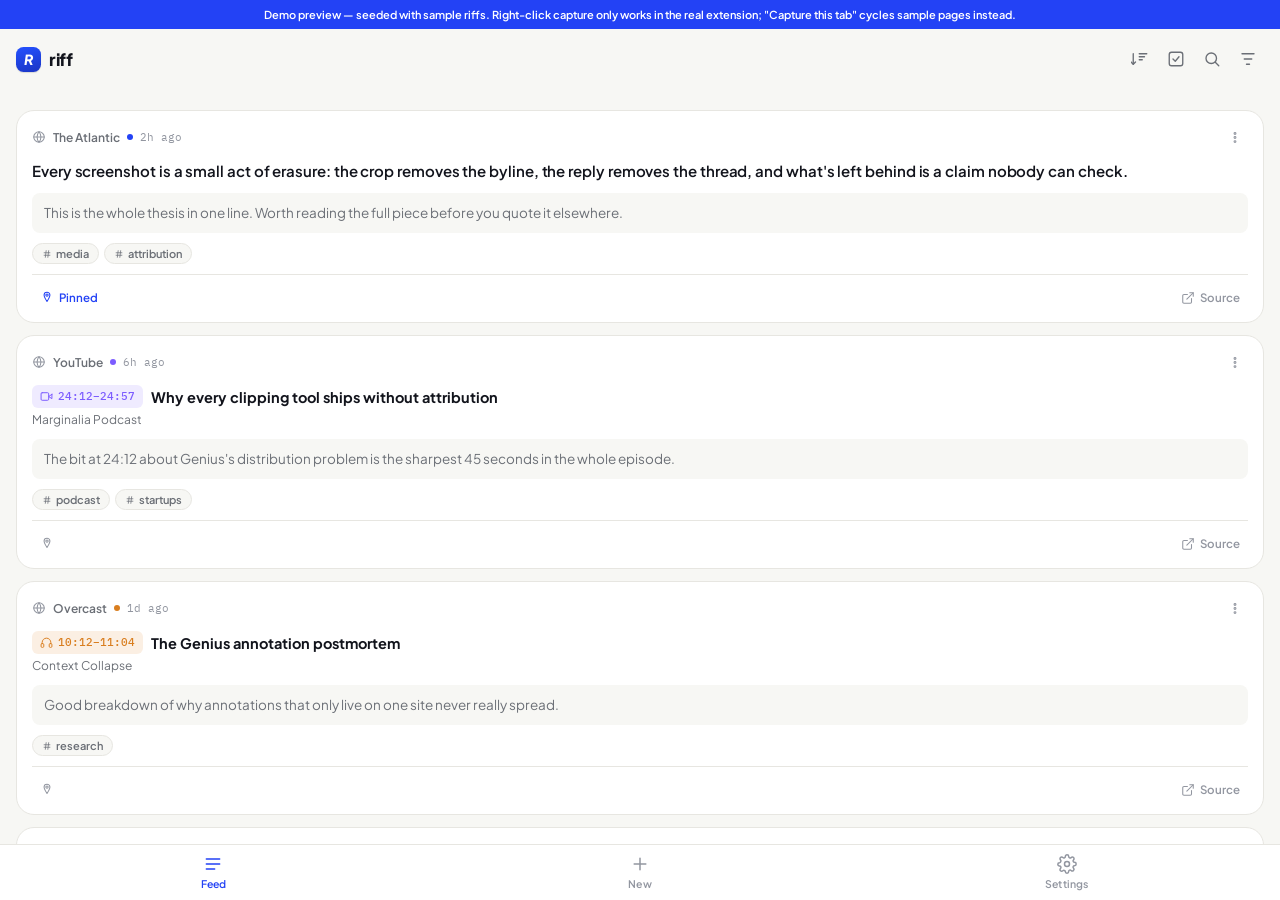
==== riff-demo.html @ 0322f1ca "Initial commit" ====
<!DOCTYPE html>
<html lang="en" data-theme="light">
<head>

<meta charset="UTF-8" />
<meta name="viewport" content="width=device-width, initial-scale=1.0" />
<title>Riff</title>
<link rel="preconnect" href="https://fonts.googleapis.com">
<link rel="preconnect" href="https://fonts.gstatic.com" crossorigin>
<link href="https://fonts.googleapis.com/css2?family=Plus+Jakarta+Sans:wght@400;500;600;700;800&family=IBM+Plex+Mono:wght@500&display=swap" rel="stylesheet">

<style>
/* ---------------------------------------------------------------------- */
/* Tokens                                                                   */
/* ---------------------------------------------------------------------- */

:root {
  --paper: #f7f7f4;
  --card: #ffffff;
  --card-hover: #fbfbfa;
  --ink: #12141c;
  --muted: #6b6f76;
  --muted-2: #9296a0;
  --line: #e7e6e1;
  --line-strong: #d8d7d0;
  --signal: #2342f5;
  --signal-ink: #ffffff;
  --kind-text: #2342f5;
  --kind-video: #7c5cff;
  --kind-audio: #d97e1f;
  --danger: #d33a3a;
  --danger-bg: #fdecec;
  --success: #1f8a4d;
  --shadow-sm: 0 1px 2px rgba(18, 20, 28, 0.06);
  --shadow-md: 0 8px 24px rgba(18, 20, 28, 0.10);
  --radius-lg: 18px;
  --radius-md: 12px;
  --radius-sm: 8px;
  --font-display: "Plus Jakarta Sans", system-ui, -apple-system, sans-serif;
  --font-mono: "IBM Plex Mono", ui-monospace, SFMono-Regular, monospace;
}

html[data-theme="dark"] {
  --paper: #0e1015;
  --card: #171922;
  --card-hover: #1c1f29;
  --ink: #f1f1ef;
  --muted: #979bA6;
  --muted-2: #6c707a;
  --line: #262933;
  --line-strong: #333743;
  --signal: #5b7fff;
  --signal-ink: #0e1015;
  --kind-text: #5b7fff;
  --kind-video: #a48bff;
  --kind-audio: #f0a94e;
  --danger: #f0605d;
  --danger-bg: #2a1717;
  --success: #3ec27a;
  --shadow-sm: 0 1px 2px rgba(0, 0, 0, 0.3);
  --shadow-md: 0 12px 28px rgba(0, 0, 0, 0.45);
}

* { box-sizing: border-box; }

html, body {
  height: 100%;
  margin: 0;
}

body {
  font-family: var(--font-display);
  background: var(--paper);
  color: var(--ink);
  font-size: 14px;
  line-height: 1.5;
  -webkit-font-smoothing: antialiased;
}

button, input, textarea, select {
  font-family: inherit;
  color: inherit;
}

a { color: inherit; }

::selection {
  background: color-mix(in srgb, var(--signal) 30%, transparent);
}

:focus-visible {
  outline: 2px solid var(--signal);
  outline-offset: 2px;
  border-radius: 6px;
}

/* ---------------------------------------------------------------------- */
/* Shell layout                                                             */
/* ---------------------------------------------------------------------- */

.shell {
  height: 100vh;
  display: flex;
  flex-direction: column;
  overflow: hidden;
}

.demo-banner {
  flex-shrink: 0;
  font-size: 11px;
  font-weight: 600;
  line-height: 1.4;
  text-align: center;
  padding: 7px 14px;
  background: var(--signal);
  color: #fff;
}

.app-header {
  flex-shrink: 0;
  display: flex;
  align-items: center;
  justify-content: space-between;
  padding: 14px 16px 10px;
  border-bottom: 1px solid transparent;
}

.brand {
  display: flex;
  align-items: center;
  gap: 8px;
}

.brand-mark {
  width: 25px;
  height: 25px;
  border-radius: 7.5px;
  background: linear-gradient(165deg, #2451ff, #1a35c4);
  display: flex;
  align-items: center;
  justify-content: center;
  flex-shrink: 0;
  color: #fff;
  font-weight: 800;
  font-size: 14px;
  font-family: var(--font-display);
  font-style: italic;
  box-shadow: 0 1px 1px rgba(0,0,0,0.12);
}

.brand-word {
  font-weight: 800;
  font-size: 17px;
  letter-spacing: -0.02em;
}

.header-tools {
  display: flex;
  gap: 4px;
}

.icon-btn {
  width: 32px;
  height: 32px;
  border-radius: var(--radius-sm);
  border: none;
  background: transparent;
  color: var(--muted);
  display: flex;
  align-items: center;
  justify-content: center;
  cursor: pointer;
  transition: background 0.12s ease, color 0.12s ease;
}
.icon-btn:hover { background: var(--card-hover); color: var(--ink); }
.icon-btn.is-active { background: var(--card); color: var(--signal); box-shadow: var(--shadow-sm); }

.search-row {
  flex-shrink: 0;
  padding: 0 16px 10px;
}

.search-field {
  display: flex;
  align-items: center;
  gap: 8px;
  background: var(--card);
  border: 1px solid var(--line);
  border-radius: var(--radius-md);
  padding: 8px 12px;
}
.search-field-icon { color: var(--muted-2); flex-shrink: 0; }
.search-field input {
  border: none;
  background: transparent;
  outline: none;
  width: 100%;
  font-size: 14px;
}
.search-field input::placeholder { color: var(--muted-2); }

.chip-row {
  flex-shrink: 0;
  display: flex;
  gap: 6px;
  padding: 0 16px 12px;
  overflow-x: auto;
  scrollbar-width: none;
}
.chip-row::-webkit-scrollbar { display: none; }

.chip {
  flex-shrink: 0;
  display: inline-flex;
  align-items: center;
  gap: 4px;
  border: 1px solid var(--line);
  background: var(--card);
  color: var(--muted);
  font-size: 12.5px;
  font-weight: 600;
  padding: 6px 12px;
  border-radius: 999px;
  cursor: pointer;
  transition: all 0.12s ease;
}
.chip:hover { border-color: var(--line-strong); }
.chip.is-active { background: var(--ink); color: var(--paper); border-color: var(--ink); }

.view-root {
  flex: 1;
  overflow-y: auto;
  padding: 4px 16px 24px;
}

.view-fade { animation: view-fade-in 0.16s ease; }
@keyframes view-fade-in {
  from { opacity: 0; transform: translateY(3px); }
  to { opacity: 1; transform: translateY(0); }
}

.tab-bar {
  flex-shrink: 0;
  display: flex;
  border-top: 1px solid var(--line);
  background: var(--card);
}

.tab-btn {
  flex: 1;
  display: flex;
  flex-direction: column;
  align-items: center;
  gap: 3px;
  padding: 9px 0 10px;
  border: none;
  background: transparent;
  color: var(--muted-2);
  cursor: pointer;
  font-size: 10.5px;
  font-weight: 600;
  letter-spacing: 0.01em;
  transition: color 0.12s ease;
}
.tab-btn:hover { color: var(--muted); }
.tab-btn.is-active { color: var(--signal); }

.toast-host {
  position: fixed;
  bottom: 62px;
  left: 50%;
  transform: translateX(-50%);
  z-index: 40;
  pointer-events: none;
}

.toast {
  display: flex;
  align-items: center;
  gap: 6px;
  background: var(--ink);
  color: var(--paper);
  font-size: 12.5px;
  font-weight: 600;
  padding: 8px 8px 8px 14px;
  border-radius: 999px;
  box-shadow: var(--shadow-md);
  animation: toast-in 0.16s ease;
}

.toast-action {
  border: none;
  background: color-mix(in srgb, var(--paper) 16%, transparent);
  color: var(--paper);
  font-weight: 700;
  font-size: 12px;
  padding: 5px 10px;
  border-radius: 999px;
  cursor: pointer;
  margin-left: 2px;
}
.toast-action:hover { background: color-mix(in srgb, var(--paper) 26%, transparent); }

@keyframes toast-in {
  from { opacity: 0; transform: translateY(6px); }
  to { opacity: 1; transform: translateY(0); }
}

/* ---------------------------------------------------------------------- */
/* Buttons & controls                                                       */
/* ---------------------------------------------------------------------- */

.btn {
  display: inline-flex;
  align-items: center;
  justify-content: center;
  gap: 7px;
  border-radius: var(--radius-sm);
  border: 1px solid transparent;
  font-weight: 700;
  font-size: 13.5px;
  padding: 10px 16px;
  cursor: pointer;
  transition: all 0.12s ease;
}
.btn-sm { padding: 7px 12px; font-size: 12.5px; }

.btn-primary { background: var(--ink); color: var(--paper); }
.btn-primary:hover { opacity: 0.88; }

.btn-ghost { background: transparent; color: var(--muted); border-color: var(--line); }
.btn-ghost:hover { background: var(--card-hover); color: var(--ink); }

.btn-outline { background: var(--card); color: var(--ink); border-color: var(--line); }
.btn-outline:hover { border-color: var(--line-strong); }

.btn-danger { background: var(--danger); color: #fff; }
.btn-danger-outline { color: var(--danger); }
.btn-danger-outline:hover { background: var(--danger-bg); border-color: var(--danger); }

.btn:disabled { opacity: 0.5; cursor: not-allowed; }

.segmented {
  display: flex;
  gap: 4px;
  background: var(--paper);
  border: 1px solid var(--line);
  padding: 4px;
  border-radius: var(--radius-md);
  margin-bottom: 16px;
}

.segmented-btn {
  flex: 1;
  display: flex;
  align-items: center;
  justify-content: center;
  gap: 6px;
  border: none;
  background: transparent;
  color: var(--muted);
  font-size: 12.5px;
  font-weight: 700;
  padding: 8px 4px;
  border-radius: var(--radius-sm);
  cursor: pointer;
  transition: all 0.12s ease;
}
.segmented-btn.is-active { background: var(--card); color: var(--ink); box-shadow: var(--shadow-sm); }

.pill-btn {
  display: inline-flex;
  align-items: center;
  gap: 6px;
  border: 1px solid var(--line);
  background: var(--card);
  color: var(--muted);
  font-size: 12.5px;
  font-weight: 700;
  padding: 7px 12px;
  border-radius: 999px;
  cursor: pointer;
}
.pill-btn.is-active { background: var(--ink); color: var(--paper); border-color: var(--ink); }

/* ---------------------------------------------------------------------- */
/* Empty state                                                              */
/* ---------------------------------------------------------------------- */

.empty-state {
  display: flex;
  flex-direction: column;
  align-items: center;
  text-align: center;
  padding: 56px 20px 24px;
  color: var(--muted);
}
.empty-state-icon {
  width: 52px;
  height: 52px;
  border-radius: 16px;
  background: var(--card);
  border: 1px solid var(--line);
  display: flex;
  align-items: center;
  justify-content: center;
  color: var(--signal);
  margin-bottom: 18px;
}
.empty-state h2 {
  font-size: 16px;
  margin: 0 0 8px;
  color: var(--ink);
  letter-spacing: -0.01em;
}
.empty-state p {
  margin: 0 0 20px;
  font-size: 13px;
  max-width: 260px;
  line-height: 1.55;
}

/* ---------------------------------------------------------------------- */
/* Clip cards                                                               */
/* ---------------------------------------------------------------------- */

.feed-list {
  display: flex;
  flex-direction: column;
  gap: 12px;
  padding-top: 8px;
}

.clip-card {
  background: var(--card);
  border: 1px solid var(--line);
  border-radius: var(--radius-lg);
  overflow: visible;
  transition: box-shadow 0.15s ease, border-color 0.15s ease;
  position: relative;
}
.clip-card:hover { box-shadow: var(--shadow-sm); border-color: var(--line-strong); }

.clip-card-inner { padding: 13px 15px 11px; }

.clip-card-header {
  display: flex;
  align-items: center;
  justify-content: space-between;
  gap: 8px;
  margin-bottom: 10px;
}

.clip-source {
  display: flex;
  align-items: center;
  gap: 7px;
  font-size: 12px;
  color: var(--muted);
  min-width: 0;
  border: none;
  background: transparent;
  padding: 2px 0;
  cursor: pointer;
  font-family: inherit;
  text-align: left;
}
.clip-source:hover .clip-site { color: var(--ink); }
.clip-source img, .favicon-fallback-wrap { border-radius: 4px; flex-shrink: 0; color: var(--muted-2); }
.clip-site {
  font-weight: 600;
  color: var(--muted);
  white-space: nowrap;
  overflow: hidden;
  text-overflow: ellipsis;
  max-width: 118px;
  transition: color 0.12s ease;
}
.kind-dot {
  width: 6px;
  height: 6px;
  border-radius: 50%;
  flex-shrink: 0;
}
.clip-time { color: var(--muted-2); font-family: var(--font-mono); font-size: 11px; white-space: nowrap; }

.clip-body { cursor: pointer; }

/* Kebab menu ------------------------------------------------------------ */

.menu-wrap { position: relative; flex-shrink: 0; }

.icon-btn-sm {
  width: 26px;
  height: 26px;
  border-radius: var(--radius-sm);
  border: none;
  background: transparent;
  color: var(--muted-2);
  display: flex;
  align-items: center;
  justify-content: center;
  cursor: pointer;
  transition: all 0.12s ease;
}
.icon-btn-sm:hover { background: var(--paper); color: var(--ink); }

.dropdown-menu {
  position: absolute;
  top: calc(100% + 4px);
  right: 0;
  z-index: 30;
  min-width: 190px;
  background: var(--card);
  border: 1px solid var(--line);
  border-radius: var(--radius-md);
  box-shadow: var(--shadow-md);
  padding: 6px;
  animation: menu-in 0.12s ease;
}
@keyframes menu-in {
  from { opacity: 0; transform: translateY(-4px) scale(0.98); }
  to { opacity: 1; transform: translateY(0) scale(1); }
}

.dropdown-item {
  width: 100%;
  display: flex;
  align-items: center;
  gap: 9px;
  border: none;
  background: transparent;
  color: var(--ink);
  font-size: 13px;
  font-weight: 500;
  padding: 8px 9px;
  border-radius: var(--radius-sm);
  cursor: pointer;
  text-align: left;
}
.dropdown-item:hover { background: var(--paper); }
.dropdown-item-danger { color: var(--danger); }
.dropdown-item-danger:hover { background: var(--danger-bg); }
.dropdown-divider { height: 1px; background: var(--line); margin: 5px 3px; }

.clip-quote {
  margin: 0 0 10px;
  font-size: 15px;
  font-weight: 600;
  line-height: 1.5;
  color: var(--ink);
  letter-spacing: -0.005em;
}

.clip-media-row {
  display: flex;
  align-items: baseline;
  gap: 8px;
  margin-bottom: 2px;
}
.clip-media-badge {
  display: inline-flex;
  align-items: center;
  gap: 5px;
  font-family: var(--font-mono);
  font-size: 11px;
  font-weight: 500;
  color: var(--accent, var(--signal));
  background: color-mix(in srgb, var(--accent, var(--signal)) 12%, transparent);
  padding: 3px 8px;
  border-radius: 6px;
  flex-shrink: 0;
}
.clip-media-title { font-size: 14.5px; font-weight: 700; color: var(--ink); }
.clip-media-channel { font-size: 12px; color: var(--muted); margin-bottom: 10px; }

.comment-text {
  margin: 0 0 10px;
  font-size: 13.5px;
  color: var(--muted);
  background: var(--paper);
  border-radius: var(--radius-sm);
  padding: 10px 12px;
  line-height: 1.5;
}

.comment-row { margin-bottom: 10px; }
.comment-voice, .voice-recorder.has-audio {
  display: flex;
  align-items: center;
  gap: 10px;
  background: var(--paper);
  border-radius: var(--radius-sm);
  padding: 8px 12px;
}

.mini-play {
  width: 26px;
  height: 26px;
  border-radius: 50%;
  background: var(--ink);
  color: var(--paper);
  border: none;
  display: flex;
  align-items: center;
  justify-content: center;
  cursor: pointer;
  flex-shrink: 0;
}

.voice-wave {
  display: flex;
  align-items: center;
  gap: 2px;
  flex: 1;
  height: 18px;
}
.voice-wave span {
  width: 2.5px;
  border-radius: 2px;
  background: var(--muted-2);
  display: inline-block;
}

.voice-duration { font-family: var(--font-mono); font-size: 11.5px; color: var(--muted); flex-shrink: 0; }

.clip-tags {
  display: flex;
  flex-wrap: wrap;
  gap: 5px;
  margin-bottom: 10px;
}
.tag-chip {
  display: inline-flex;
  align-items: center;
  gap: 4px;
  font-size: 11px;
  font-weight: 600;
  color: var(--muted);
  background: var(--paper);
  border: 1px solid var(--line);
  padding: 3px 9px;
  border-radius: 999px;
  cursor: pointer;
  font-family: inherit;
  transition: all 0.12s ease;
}
.tag-chip:hover { border-color: var(--line-strong); color: var(--ink); }

.clip-card-footer {
  display: flex;
  align-items: center;
  gap: 4px;
  padding-top: 9px;
  border-top: 1px solid var(--line);
  margin-top: 2px;
}

.footer-link, .footer-btn {
  display: flex;
  align-items: center;
  gap: 5px;
  border-radius: var(--radius-sm);
  color: var(--muted-2);
  border: none;
  background: transparent;
  cursor: pointer;
  text-decoration: none;
  font-size: 11.5px;
  font-weight: 600;
  padding: 5px 8px;
  transition: all 0.12s ease;
}
.footer-link:hover, .footer-btn:hover { background: var(--paper); color: var(--ink); }
.footer-btn.is-active { color: var(--signal); }
.clip-card-footer > *:last-child { margin-left: auto; }

/* ---------------------------------------------------------------------- */
/* Detail view                                                              */
/* ---------------------------------------------------------------------- */

.detail-view { padding-top: 6px; padding-bottom: 12px; }

.detail-source {
  display: flex;
  align-items: center;
  gap: 10px;
  margin-bottom: 18px;
}
.detail-source img, .detail-source .favicon-fallback-wrap { border-radius: 5px; flex-shrink: 0; }
.detail-source-text { display: flex; flex-direction: column; min-width: 0; flex: 1; }
.detail-source-text strong {
  font-size: 13.5px;
  overflow: hidden;
  text-overflow: ellipsis;
  white-space: nowrap;
}
.detail-source-text span { font-size: 11.5px; color: var(--muted); }

.detail-quote {
  margin: 0 0 20px;
  font-size: 19px;
  font-weight: 650;
  line-height: 1.5;
  letter-spacing: -0.01em;
  padding-left: 16px;
  border-left: 3px solid var(--signal);
}

.detail-media {
  display: flex;
  align-items: center;
  gap: 12px;
  background: var(--card);
  border: 1px solid var(--line);
  border-radius: var(--radius-md);
  padding: 14px;
  text-decoration: none;
  color: var(--ink);
  margin-bottom: 20px;
}
.detail-media:hover { border-color: var(--line-strong); }
.detail-media-icon {
  width: 38px; height: 38px;
  border-radius: 50%;
  background: var(--paper);
  display: flex; align-items: center; justify-content: center;
  color: var(--signal);
  flex-shrink: 0;
}
.detail-media-text { display: flex; flex-direction: column; gap: 2px; flex: 1; min-width: 0; }
.detail-media-text strong { font-size: 14.5px; }
.detail-media-text span { font-size: 12px; color: var(--muted); font-family: var(--font-mono); }
.detail-media-go { color: var(--muted-2); flex-shrink: 0; }

.detail-label {
  font-size: 11.5px;
  font-weight: 700;
  text-transform: uppercase;
  letter-spacing: 0.04em;
  color: var(--muted-2);
  margin: 0 0 8px;
}
.detail-comment-text { font-size: 14.5px; padding: 14px 16px; }

.detail-meta {
  display: flex;
  align-items: center;
  justify-content: space-between;
  margin-top: 22px;
  padding-top: 16px;
  border-top: 1px solid var(--line);
  font-size: 12px;
  color: var(--muted);
}
.detail-meta span { display: inline-flex; align-items: center; gap: 5px; }
.detail-meta a { display: inline-flex; align-items: center; gap: 5px; color: var(--signal); text-decoration: none; font-weight: 600; }
.detail-meta a:hover { text-decoration: underline; }

/* ---------------------------------------------------------------------- */
/* Composer                                                                  */
/* ---------------------------------------------------------------------- */

.composer { padding-top: 10px; padding-bottom: 12px; }

.composer-heading {
  display: flex;
  align-items: center;
  justify-content: space-between;
  margin-bottom: 14px;
}
.composer-heading h2 { font-size: 17px; margin: 0; letter-spacing: -0.01em; }

.source-pill {
  display: flex;
  align-items: center;
  gap: 10px;
  background: var(--card);
  border: 1px solid var(--line);
  border-radius: var(--radius-md);
  padding: 10px 12px;
  margin-bottom: 16px;
}
.source-pill img { border-radius: 5px; flex-shrink: 0; }
.source-pill-text { display: flex; flex-direction: column; min-width: 0; }
.source-pill-text strong { font-size: 13px; overflow: hidden; text-overflow: ellipsis; white-space: nowrap; }
.source-pill-text span { font-size: 11.5px; color: var(--muted); }

.field-group { margin-bottom: 16px; }
.field-group label {
  display: block;
  font-size: 11.5px;
  font-weight: 700;
  text-transform: uppercase;
  letter-spacing: 0.04em;
  color: var(--muted-2);
  margin-bottom: 7px;
}
.field-group input[type="text"],
.field-group input[type="number"],
.field-group textarea {
  width: 100%;
  background: var(--card);
  border: 1px solid var(--line);
  border-radius: var(--radius-sm);
  padding: 10px 12px;
  font-size: 14px;
  outline: none;
  resize: vertical;
  transition: border-color 0.12s ease;
}
.field-group input:focus, .field-group textarea:focus { border-color: var(--signal); }
.field-group textarea { line-height: 1.55; font-family: inherit; }

.field-group-row { display: grid; grid-template-columns: 1fr 1fr; gap: 10px; }

.hint-text {
  font-size: 12px;
  color: var(--muted-2);
  line-height: 1.5;
  margin: -6px 0 16px;
}

.comment-toggle { display: flex; gap: 6px; margin-bottom: 10px; }

.voice-recorder {
  display: flex;
  align-items: center;
  gap: 10px;
}
.voice-recorder.is-recording {
  background: var(--danger-bg);
  border-radius: var(--radius-sm);
  padding: 10px 12px;
}
.rec-dot {
  width: 9px; height: 9px; border-radius: 50%;
  background: var(--danger);
  animation: pulse 1.1s infinite ease-in-out;
  flex-shrink: 0;
}
@keyframes pulse { 0%, 100% { opacity: 1; } 50% { opacity: 0.35; } }
.rec-timer { font-family: var(--font-mono); font-weight: 600; font-size: 13px; flex: 1; }

.composer-actions {
  position: sticky;
  bottom: 0;
  display: flex;
  justify-content: flex-end;
  gap: 8px;
  margin: 10px -16px -24px;
  padding: 12px 16px 20px;
  background: linear-gradient(to top, var(--paper) 70%, transparent);
}

/* ---------------------------------------------------------------------- */
/* Settings                                                                  */
/* ---------------------------------------------------------------------- */

.settings { padding-top: 10px; padding-bottom: 20px; }
.settings-section {
  margin-bottom: 22px;
  padding-bottom: 22px;
  border-bottom: 1px solid var(--line);
}
.settings-section:last-child { border-bottom: none; }
.settings-section h3 {
  font-size: 12px;
  text-transform: uppercase;
  letter-spacing: 0.05em;
  color: var(--muted-2);
  margin: 0 0 12px;
  font-weight: 700;
}
.settings-body { font-size: 13px; color: var(--muted); line-height: 1.6; margin: 0 0 12px; }
.settings-row-actions { display: flex; flex-wrap: wrap; gap: 8px; }

.shortcut-row {
  display: flex;
  justify-content: space-between;
  align-items: center;
  padding: 8px 0;
  font-size: 13px;
}
.shortcut-row kbd {
  font-family: var(--font-mono);
  background: var(--card);
  border: 1px solid var(--line);
  border-radius: 6px;
  padding: 3px 8px;
  font-size: 11.5px;
  color: var(--muted);
}

.settings-about { text-align: center; color: var(--muted); }
.about-mark {
  width: 34px; height: 34px;
  margin: 0 auto 10px;
  border-radius: 10px;
  background: var(--paper);
  border: 1px solid var(--line);
  display: flex; align-items: center; justify-content: center;
  color: var(--signal);
  font-weight: 800;
  font-style: italic;
  font-size: 16px;
}
.settings-about p { margin: 2px 0; font-size: 13px; }
.settings-muted { color: var(--muted-2); font-size: 12px; }

/* ---------------------------------------------------------------------- */
/* Misc                                                                      */
/* ---------------------------------------------------------------------- */

.ri-icon { display: block; }

::-webkit-scrollbar { width: 8px; }
::-webkit-scrollbar-thumb { background: var(--line-strong); border-radius: 8px; }
::-webkit-scrollbar-track { background: transparent; }

@media (prefers-reduced-motion: reduce) {
  * { animation-duration: 0.001ms !important; transition-duration: 0.001ms !important; }
}

/* ---------------------------------------------------------------------- */
/* Sort menu / select mode / bulk bar                                       */
/* ---------------------------------------------------------------------- */

.dropdown-menu-left { right: auto; left: 0; min-width: 168px; }
.icon-invisible { visibility: hidden; }

.select-count {
  font-size: 13px;
  font-weight: 700;
  color: var(--ink);
  padding: 0 4px;
}

.chip-tag-active, .tag-chip-active {
  background: var(--ink) !important;
  color: var(--paper) !important;
  border-color: var(--ink) !important;
}

.select-check {
  width: 15px;
  height: 15px;
  border-radius: 5px;
  border: 1.5px solid var(--line-strong);
  display: flex;
  align-items: center;
  justify-content: center;
  color: var(--paper);
  flex-shrink: 0;
}
.select-check.is-checked { background: var(--signal); border-color: var(--signal); }

.clip-card.is-selectable { cursor: pointer; }
.clip-card.is-selected { border-color: var(--signal); box-shadow: 0 0 0 1px var(--signal); }

.bulk-bar {
  position: sticky;
  bottom: 0;
  display: flex;
  align-items: center;
  gap: 6px;
  margin: 12px -16px -24px;
  padding: 10px 16px 20px;
  background: linear-gradient(to top, var(--paper) 75%, transparent);
}
.bulk-bar-spacer { flex: 1; }

/* ---------------------------------------------------------------------- */
/* Settings extras                                                          */
/* ---------------------------------------------------------------------- */

.settings-sublabel {
  display: block;
  font-size: 11.5px;
  font-weight: 700;
  text-transform: uppercase;
  letter-spacing: 0.04em;
  color: var(--muted-2);
  margin: 16px 0 8px;
}

.swatch-row { display: flex; gap: 8px; }
.swatch {
  width: 28px;
  height: 28px;
  border-radius: 50%;
  border: 2px solid transparent;
  cursor: pointer;
  display: flex;
  align-items: center;
  justify-content: center;
  color: #fff;
  transition: transform 0.12s ease;
}
.swatch:hover { transform: scale(1.08); }
.swatch.is-active { border-color: var(--ink); }

.stat-grid {
  display: grid;
  grid-template-columns: repeat(3, 1fr);
  gap: 10px;
  margin-bottom: 10px;
}
.stat-cell {
  background: var(--card);
  border: 1px solid var(--line);
  border-radius: var(--radius-md);
  padding: 12px 10px;
  text-align: center;
}
.stat-cell strong { display: block; font-size: 19px; font-weight: 800; letter-spacing: -0.01em; }
.stat-cell span { font-size: 11px; color: var(--muted); }

.tag-manage-list { display: flex; flex-direction: column; gap: 6px; }
.tag-manage-row {
  display: flex;
  align-items: center;
  gap: 8px;
}
.tag-manage-row .tag-chip { flex: 1; justify-content: flex-start; }
.tag-count {
  font-size: 11px;
  color: var(--muted-2);
  font-family: var(--font-mono);
  min-width: 18px;
  text-align: right;
}

/* ---------------------------------------------------------------------- */
/* Compact density                                                          */
/* ---------------------------------------------------------------------- */

html[data-density="compact"] .feed-list { gap: 8px; }
html[data-density="compact"] .clip-card-inner { padding: 9px 12px 8px; }
html[data-density="compact"] .clip-card-header { margin-bottom: 6px; }
html[data-density="compact"] .clip-quote { font-size: 13.5px; margin-bottom: 6px; }
html[data-density="compact"] .comment-text { padding: 7px 10px; font-size: 12.5px; margin-bottom: 6px; }
html[data-density="compact"] .clip-card-footer { padding-top: 6px; }
html[data-density="compact"] .field-group { margin-bottom: 11px; }

</style>
</head>
<body>

  <div class="shell">
    <div class="demo-banner">Demo preview — seeded with sample riffs. Right-click capture only works in the real extension; "Capture this tab" cycles sample pages instead.</div>
    <header class="app-header">
      <div class="brand">
        <span class="brand-mark" aria-hidden="true">R</span>
        <span class="brand-word">riff</span>
      </div>
      <div id="header-tools" class="header-tools"></div>
    </header>

    <div id="search-row" class="search-row" hidden></div>
    <div id="chip-row" class="chip-row" hidden></div>

    <main id="view-root" class="view-root"></main>

    <nav id="tab-bar" class="tab-bar"></nav>
    <div id="toast-host" class="toast-host"></div>
  </div>

  
<script>
// ---- icons.js ----
// Riff — icon set
// Hand-authored, stroke-based icons in the shadcn/lucide idiom (24x24,
// 2px stroke, round joins). Kept local so the extension never loads
// remote script or icon-font code (MV3 disallows remote code anyway).

const ICON_PATHS = {
  feed: '<path d="M4 6h16M4 12h16M4 18h10"/>',
  compose: '<path d="M12 5v14M5 12h14"/>',
  settings:
    '<circle cx="12" cy="12" r="3"/><path d="M19.4 15a1.7 1.7 0 0 0 .34 1.87l.06.06a2 2 0 1 1-2.83 2.83l-.06-.06a1.7 1.7 0 0 0-1.87-.34 1.7 1.7 0 0 0-1.04 1.56V21a2 2 0 1 1-4 0v-.09A1.7 1.7 0 0 0 8.96 19.8a1.7 1.7 0 0 0-1.87.34l-.06.06a2 2 0 1 1-2.83-2.83l.06-.06a1.7 1.7 0 0 0 .34-1.87 1.7 1.7 0 0 0-1.56-1.04H3a2 2 0 1 1 0-4h.09A1.7 1.7 0 0 0 4.6 8.96a1.7 1.7 0 0 0-.34-1.87l-.06-.06a2 2 0 1 1 2.83-2.83l.06.06a1.7 1.7 0 0 0 1.87.34H9a1.7 1.7 0 0 0 1.04-1.56V3a2 2 0 1 1 4 0v.09a1.7 1.7 0 0 0 1.04 1.56 1.7 1.7 0 0 0 1.87-.34l.06-.06a2 2 0 1 1 2.83 2.83l-.06.06a1.7 1.7 0 0 0-.34 1.87V9a1.7 1.7 0 0 0 1.56 1.04H21a2 2 0 1 1 0 4h-.09A1.7 1.7 0 0 0 19.4 15Z"/>',
  search: '<circle cx="11" cy="11" r="7"/><path d="m21 21-4.3-4.3"/>',
  mic:
    '<rect x="9" y="3" width="6" height="11" rx="3"/><path d="M5 11a7 7 0 0 0 14 0"/><path d="M12 18v3"/><path d="M9 21h6"/>',
  micOff:
    '<path d="M9 9v3a3 3 0 0 0 4.6 2.55M15 9.34V6a3 3 0 0 0-5.68-1.33"/><path d="M5 11a7 7 0 0 0 10.6 5.99M19 11a7 7 0 0 1-.34 2.16"/><path d="M12 18v3"/><path d="M9 21h6"/><path d="M2 2l20 20"/>',
  scissors:
    '<circle cx="6" cy="6" r="3"/><circle cx="6" cy="18" r="3"/><path d="M20 4 8.5 15.5M8.5 8.5 20 20M8.7 12l2.3-2.3"/>',
  link: '<path d="M9 17H7a5 5 0 0 1 0-10h2"/><path d="M15 7h2a5 5 0 0 1 0 10h-2"/><path d="M8 12h8"/>',
  play: '<path d="M6 4.5v15l13-7.5-13-7.5Z"/>',
  pause: '<rect x="6" y="4" width="4" height="16" rx="1"/><rect x="14" y="4" width="4" height="16" rx="1"/>',
  close: '<path d="M18 6 6 18M6 6l12 12"/>',
  trash:
    '<path d="M4 7h16"/><path d="M10 11v6M14 11v6"/><path d="M6 7l1 13a2 2 0 0 0 2 2h6a2 2 0 0 0 2-2l1-13"/><path d="M9 7V4a1 1 0 0 1 1-1h4a1 1 0 0 1 1 1v3"/>',
  download: '<path d="M12 3v12"/><path d="m7 11 5 5 5-5"/><path d="M5 21h14"/>',
  copy:
    '<rect x="9" y="9" width="12" height="12" rx="2"/><path d="M5 15H4a1 1 0 0 1-1-1V4a1 1 0 0 1 1-1h10a1 1 0 0 1 1 1v1"/>',
  check: '<path d="m20 6-11 11-5-5"/>',
  chevronLeft: '<path d="m15 18-6-6 6-6"/>',
  chevronRight: '<path d="m9 18 6-6-6-6"/>',
  chevronDown: '<path d="m6 9 6 6 6-6"/>',
  tag: '<path d="M12.6 2H4a2 2 0 0 0-2 2v8.6a2 2 0 0 0 .59 1.41l9.4 9.4a2 2 0 0 0 2.82 0l8.6-8.6a2 2 0 0 0 0-2.82l-9.4-9.4A2 2 0 0 0 12.6 2Z"/><circle cx="7.5" cy="7.5" r="1.5"/>',
  filter: '<path d="M4 5h16M7 12h10M10 19h4"/>',
  sun: '<circle cx="12" cy="12" r="4"/><path d="M12 2v2M12 20v2M4.9 4.9l1.4 1.4M17.7 17.7l1.4 1.4M2 12h2M20 12h2M4.9 19.1l1.4-1.4M17.7 6.3l1.4-1.4"/>',
  moon: '<path d="M20 14.5A8.5 8.5 0 1 1 9.5 4a7 7 0 0 0 10.5 10.5Z"/>',
  fileText:
    '<path d="M7 3h7l5 5v13a1 1 0 0 1-1 1H7a1 1 0 0 1-1-1V4a1 1 0 0 1 1-1Z"/><path d="M14 3v5h5"/><path d="M9 13h6M9 17h6"/>',
  video: '<rect x="2" y="5" width="14" height="14" rx="2"/><path d="m22 8-6 4 6 4V8Z"/>',
  headphones:
    '<path d="M4 14v-2a8 8 0 0 1 16 0v2"/><rect x="2" y="14" width="5" height="7" rx="2"/><rect x="17" y="14" width="5" height="7" rx="2"/>',
  more: '<circle cx="5" cy="12" r="1.5"/><circle cx="12" cy="12" r="1.5"/><circle cx="19" cy="12" r="1.5"/>',
  edit: '<path d="M12 20h9"/><path d="M16.5 3.5a2.1 2.1 0 0 1 3 3L7 19l-4 1 1-4Z"/>',
  externalLink: '<path d="M18 13v6a2 2 0 0 1-2 2H5a2 2 0 0 1-2-2V8a2 2 0 0 1 2-2h6"/><path d="M15 3h6v6"/><path d="M10 14 21 3"/>',
  share: '<path d="M4 12v7a2 2 0 0 0 2 2h12a2 2 0 0 0 2-2v-7"/><path d="M16 6l-4-4-4 4"/><path d="M12 2v14"/>',
  alert: '<circle cx="12" cy="12" r="10"/><path d="M12 8v5"/><path d="M12 16.5v.01"/>',
  pin: '<path d="M12 2a5 5 0 0 0-5 5c0 3.5 5 11 5 11s5-7.5 5-11a5 5 0 0 0-5-5Z"/><circle cx="12" cy="7" r="2"/>',
  archive: '<rect x="3" y="4" width="18" height="4" rx="1"/><path d="M5 8v10a2 2 0 0 0 2 2h10a2 2 0 0 0 2-2V8"/><path d="M10 13h4"/>',
  globe: '<circle cx="12" cy="12" r="9"/><path d="M3 12h18"/><path d="M12 3a14 14 0 0 1 0 18 14 14 0 0 1 0-18Z"/>',
  shield: '<path d="M12 2 4 5v6c0 5 3.4 8.7 8 11 4.6-2.3 8-6 8-11V5l-8-3Z"/><path d="m9 12 2 2 4-4"/>',
  arrowUpRight: '<path d="M7 17 17 7"/><path d="M7 7h10v10"/>',
  loader: '<path d="M12 2v4M12 18v4M4.9 4.9l2.8 2.8M16.3 16.3l2.8 2.8M2 12h4M18 12h4M4.9 19.1l2.8-2.8M16.3 7.7l2.8-2.8"/>',
  square: '<rect x="4" y="4" width="16" height="16" rx="2"/>',
  clock: '<circle cx="12" cy="12" r="9"/><path d="M12 7v5l3 3"/>',
  moreVertical: '<circle cx="12" cy="5" r="1.6"/><circle cx="12" cy="12" r="1.6"/><circle cx="12" cy="19" r="1.6"/>',
  arrowLeft: '<path d="M19 12H5"/><path d="m12 19-7-7 7-7"/>',
  checkSquare: '<rect x="3" y="3" width="18" height="18" rx="3"/><path d="m8 12 3 3 5-6"/>',
  circle: '<circle cx="12" cy="12" r="9"/>',
  sort: '<path d="M11 5h10M11 9h7M11 13h4"/><path d="m3 5 0 14"/><path d="m3 19-3-3M3 19l3-3"/>',
  hash: '<path d="M5 9h14M5 15h14M10 4 8 20M16 4l-2 16"/>',
  barChart: '<path d="M4 20V10M10 20V4M16 20v-7"/><path d="M2 20h20"/>',
  palette: '<circle cx="12" cy="12" r="9"/><circle cx="8" cy="11" r="1.3" fill="currentColor" stroke="none"/><circle cx="12" cy="8" r="1.3" fill="currentColor" stroke="none"/><circle cx="16" cy="11" r="1.3" fill="currentColor" stroke="none"/><path d="M12 19a2 2 0 0 1-2-2c0-.6.3-1 .7-1.4.4-.4.7-.8.7-1.4a2 2 0 0 0-2-2H8a5 5 0 1 1 9-3c0 1-.4 1.6-1 2.2-.5.5-1 1-1 1.8a2 2 0 0 0 2 2 3.2 3.2 0 0 1 0 6Z"/>',
  upload: '<path d="M12 21V9"/><path d="m7 13 5-5 5 5"/><path d="M5 21h14"/>',
  sliders: '<path d="M4 6h6M14 6h6M4 12h10M18 12h2M4 18h4M12 18h8"/><circle cx="12" cy="6" r="2" fill="var(--card)"/><circle cx="16" cy="12" r="2" fill="var(--card)"/><circle cx="10" cy="18" r="2" fill="var(--card)"/>',
  x: '<path d="M18 6 6 18M6 6l12 12"/>',
};

function icon(name, opts = {}) {
  const { size = 18, className = "", strokeWidth = 1.8 } = opts;
  const inner = ICON_PATHS[name] || ICON_PATHS.square;
  return `<svg class="ri-icon ${className}" width="${size}" height="${size}" viewBox="0 0 24 24" fill="none" stroke="currentColor" stroke-width="${strokeWidth}" stroke-linecap="round" stroke-linejoin="round" aria-hidden="true">${inner}</svg>`;
}


// ---- db.js ----
// Riff — local data layer
// Everything Riff stores lives in chrome.storage.local, on-device only.
// There is no server in this build; "publish" actions produce a
// self-contained file the user controls, rather than sending data anywhere.

const CLIPS_KEY = "riffClips";
const SETTINGS_KEY = "riffSettings";

const DEFAULT_SETTINGS = {
  theme: "system", // "light" | "dark" | "system"
  accentColor: "indigo", // indigo | violet | emerald | amber | rose
  density: "comfortable", // comfortable | compact
  defaultDurationCap: 90,
  defaultClipLength: 30,
  defaultCommentKind: "text", // text | voice
  hasSeenWelcome: false,
};

function uid() {
  return "rf_" + Date.now().toString(36) + "_" + Math.random().toString(36).slice(2, 9);
}

async function getAllClips() {
  const { [CLIPS_KEY]: clips } = await chrome.storage.local.get(CLIPS_KEY);
  return Array.isArray(clips) ? clips : [];
}

async function saveAllClips(clips) {
  await chrome.storage.local.set({ [CLIPS_KEY]: clips });
}

async function createClip(partial) {
  const clips = await getAllClips();
  const clip = {
    id: uid(),
    createdAt: new Date().toISOString(),
    updatedAt: new Date().toISOString(),
    pinned: false,
    tags: [],
    kind: "text", // text | video | audio
    source: { url: "", title: "", siteName: "", favicon: "", author: null },
    quote: "",
    mediaTitle: "",
    channel: "",
    startSeconds: 0,
    endSeconds: null,
    totalDuration: null,
    comment: { kind: "text", text: "", audioDataUrl: null, audioDurationSeconds: null },
    ...partial,
  };
  clips.unshift(clip);
  await saveAllClips(clips);
  return clip;
}

async function updateClip(id, patch) {
  const clips = await getAllClips();
  const idx = clips.findIndex((c) => c.id === id);
  if (idx === -1) return null;
  clips[idx] = { ...clips[idx], ...patch, updatedAt: new Date().toISOString() };
  await saveAllClips(clips);
  return clips[idx];
}

async function deleteClip(id) {
  const clips = await getAllClips();
  const next = clips.filter((c) => c.id !== id);
  await saveAllClips(next);
  return next;
}

async function restoreClip(clip) {
  const clips = await getAllClips();
  clips.unshift(clip);
  await saveAllClips(clips);
  return clips;
}

async function togglePin(id) {
  const clips = await getAllClips();
  const clip = clips.find((c) => c.id === id);
  if (!clip) return null;
  clip.pinned = !clip.pinned;
  clip.updatedAt = new Date().toISOString();
  await saveAllClips(clips);
  return clip;
}

async function getSettings() {
  const { [SETTINGS_KEY]: settings } = await chrome.storage.local.get(SETTINGS_KEY);
  return { ...DEFAULT_SETTINGS, ...(settings || {}) };
}

async function saveSettings(patch) {
  const current = await getSettings();
  const next = { ...current, ...patch };
  await chrome.storage.local.set({ [SETTINGS_KEY]: next });
  return next;
}

async function getPendingCapture() {
  const { riffPendingCapture } = await chrome.storage.session.get("riffPendingCapture");
  return riffPendingCapture || null;
}

async function clearPendingCapture() {
  await chrome.storage.session.remove("riffPendingCapture");
}

async function usageEstimate() {
  const bytes = await chrome.storage.local.getBytesInUse(CLIPS_KEY);
  return bytes;
}

async function exportAllData() {
  const clips = await getAllClips();
  const settings = await getSettings();
  return { exportedAt: new Date().toISOString(), settings, clips };
}

async function wipeAllClips() {
  await saveAllClips([]);
}

function allTagsWithCounts(clips) {
  const counts = new Map();
  clips.forEach((c) => (c.tags || []).forEach((t) => counts.set(t, (counts.get(t) || 0) + 1)));
  return [...counts.entries()].sort((a, b) => b[1] - a[1]).map(([tag, count]) => ({ tag, count }));
}

async function renameTagEverywhere(oldTag, newTag) {
  const clips = await getAllClips();
  const clean = newTag.trim();
  if (!clean) return clips;
  clips.forEach((c) => {
    if (!c.tags) return;
    const has = c.tags.includes(oldTag);
    if (!has) return;
    const set = new Set(c.tags.filter((t) => t !== oldTag));
    set.add(clean);
    c.tags = [...set];
  });
  await saveAllClips(clips);
  return clips;
}

async function deleteTagEverywhere(tag) {
  const clips = await getAllClips();
  clips.forEach((c) => {
    if (!c.tags) return;
    c.tags = c.tags.filter((t) => t !== tag);
  });
  await saveAllClips(clips);
  return clips;
}

async function importClips(incomingClips) {
  const existing = await getAllClips();
  const existingIds = new Set(existing.map((c) => c.id));
  let added = 0;
  incomingClips.forEach((c) => {
    if (!c || !c.id || existingIds.has(c.id)) return;
    existing.unshift(c);
    existingIds.add(c.id);
    added += 1;
  });
  await saveAllClips(existing);
  return { clips: existing, added };
}

const DRAFT_KEY = "riffDraftInProgress";

async function saveDraftInProgress(draft) {
  await chrome.storage.local.set({ [DRAFT_KEY]: draft });
}

async function getDraftInProgress() {
  const { [DRAFT_KEY]: draft } = await chrome.storage.local.get(DRAFT_KEY);
  return draft || null;
}

async function clearDraftInProgress() {
  await chrome.storage.local.remove(DRAFT_KEY);
}



const db = {
  uid, getAllClips, saveAllClips, createClip, updateClip, deleteClip, restoreClip,
  togglePin, getSettings, saveSettings, getPendingCapture, clearPendingCapture,
  usageEstimate, exportAllData, wipeAllClips, allTagsWithCounts, renameTagEverywhere,
  deleteTagEverywhere, importClips, saveDraftInProgress, getDraftInProgress,
  clearDraftInProgress,
};

// ---- landing.js ----
// Riff — landing page generator
// Produces a single self-contained HTML file per clip: the local stand-in
// for the "public landing page" described in the product spec. It never
// re-hosts source video/audio — for YouTube it cues the platform's own
// official embed at the clipped timestamp; everything else links back to
// the source with a plain-text timestamp. Downscaling/re-hosting a ripped
// file is deliberately out of scope for the same reason it's flagged as a
// risk in the product brief.

function esc(str) {
  if (str == null) return "";
  return String(str)
    .replace(/&/g, "&amp;")
    .replace(/</g, "&lt;")
    .replace(/>/g, "&gt;")
    .replace(/"/g, "&quot;");
}

function fmt(totalSeconds) {
  const s = Math.max(0, Math.floor(totalSeconds || 0));
  const m = Math.floor(s / 60);
  const r = s % 60;
  return `${m}:${String(r).padStart(2, "0")}`;
}

function youTubeIdFromUrl(url) {
  try {
    const u = new URL(url);
    if (u.hostname.includes("youtu.be")) return u.pathname.slice(1);
    if (u.hostname.includes("youtube.com")) return u.searchParams.get("v");
  } catch {
    return null;
  }
  return null;
}

function buildLandingPageHTML(clip) {
  const isYouTube = clip.kind === "video" && /youtube\.com|youtu\.be/.test(clip.source?.url || "");
  const videoId = isYouTube ? youTubeIdFromUrl(clip.source.url) : null;

  let mediaBlock = "";
  if (clip.kind === "text") {
    mediaBlock = `<blockquote class="quote">&ldquo;${esc(clip.quote)}&rdquo;</blockquote>`;
  } else if (videoId) {
    mediaBlock = `
      <div class="embed">
        <iframe
          src="https://www.youtube.com/embed/${esc(videoId)}?start=${Math.floor(clip.startSeconds || 0)}&rel=0"
          title="${esc(clip.mediaTitle)}"
          allow="accelerometer; autoplay; clipboard-write; encrypted-media; gyroscope; picture-in-picture"
          allowfullscreen
        ></iframe>
      </div>
      <p class="media-caption">${esc(clip.mediaTitle)} &middot; ${fmt(clip.startSeconds)}&ndash;${fmt(clip.endSeconds)}${clip.channel ? ` &middot; ${esc(clip.channel)}` : ""}</p>
    `;
  } else {
    mediaBlock = `
      <a class="media-link" href="${esc(clip.source.url)}" target="_blank" rel="noopener noreferrer">
        <span class="media-link-icon">&#9654;</span>
        <span>
          <strong>${esc(clip.mediaTitle || "Listen to the clipped moment")}</strong>
          <small>${fmt(clip.startSeconds)}&ndash;${fmt(clip.endSeconds)} on ${esc(clip.source.siteName || "the original source")}</small>
        </span>
      </a>
    `;
  }

  const commentBlock =
    clip.comment?.kind === "voice" && clip.comment.audioDataUrl
      ? `<div class="comment"><audio controls src="${clip.comment.audioDataUrl}"></audio></div>`
      : clip.comment?.text
        ? `<p class="comment-text">${esc(clip.comment.text)}</p>`
        : "";

  const tags = (clip.tags || []).map((t) => `<span class="tag">${esc(t)}</span>`).join("");

  return `<!DOCTYPE html>
<html lang="en" data-theme="light">
<head>
<meta charset="UTF-8" />
<meta name="viewport" content="width=device-width, initial-scale=1.0" />
<title>${esc(clip.mediaTitle || clip.quote?.slice(0, 60) || "A riff")} — Riff</title>
<meta name="robots" content="noindex" />
<link rel="preconnect" href="https://fonts.googleapis.com">
<link rel="preconnect" href="https://fonts.gstatic.com" crossorigin>
<link href="https://fonts.googleapis.com/css2?family=Plus+Jakarta+Sans:wght@400;500;600;700;800&family=IBM+Plex+Mono:wght@500&display=swap" rel="stylesheet">
<style>
  :root{
    --ink:#12141c; --paper:#f7f7f4; --card:#ffffff; --line:#e7e6e1;
    --muted:#6b6f76; --signal:#2451ff; --video:#7c5cff; --audio:#e08a2c;
  }
  *{box-sizing:border-box;}
  body{
    margin:0; background:var(--paper); color:var(--ink);
    font-family:"Plus Jakarta Sans", system-ui, sans-serif;
    display:flex; justify-content:center; padding:48px 20px;
    line-height:1.5;
  }
  .page{ width:100%; max-width:640px; }
  .brand{ display:flex; align-items:center; gap:8px; margin-bottom:32px; font-weight:800; letter-spacing:-0.02em; color:var(--ink); text-decoration:none; }
  .brand-mark{ width:22px; height:22px; border-radius:6.5px; background:linear-gradient(165deg,#2451ff,#1a35c4); display:flex; align-items:center; justify-content:center; color:#fff; font-weight:800; font-style:italic; font-size:12px; }
  .card{ background:var(--card); border:1px solid var(--line); border-radius:20px; padding:32px; }
  .source-row{ display:flex; align-items:center; gap:8px; font-size:13px; color:var(--muted); margin-bottom:18px; }
  .source-row img{ width:16px; height:16px; border-radius:4px; }
  .source-row a{ color:var(--muted); text-decoration:none; border-bottom:1px solid var(--line); }
  .quote{ font-size:22px; font-weight:600; line-height:1.45; margin:0 0 20px; padding-left:18px; border-left:3px solid var(--signal); }
  .embed{ position:relative; padding-top:56.25%; border-radius:12px; overflow:hidden; background:#000; margin-bottom:10px; }
  .embed iframe{ position:absolute; inset:0; width:100%; height:100%; border:0; }
  .media-caption{ font-size:13px; color:var(--muted); margin:0 0 20px; }
  .media-link{ display:flex; align-items:center; gap:14px; padding:16px; border:1px solid var(--line); border-radius:14px; text-decoration:none; color:var(--ink); margin-bottom:20px; }
  .media-link-icon{ width:36px; height:36px; border-radius:50%; background:var(--audio); color:#fff; display:flex; align-items:center; justify-content:center; flex-shrink:0; }
  .media-link strong{ display:block; font-size:15px; }
  .media-link small{ color:var(--muted); font-family:"IBM Plex Mono", monospace; font-size:12px; }
  .comment-text{ font-size:16px; color:var(--ink); background:#f2f3fb; border-radius:12px; padding:16px 18px; margin:0 0 18px; }
  .comment audio{ width:100%; margin-bottom:18px; }
  .tags{ display:flex; flex-wrap:wrap; gap:6px; margin-bottom:22px; }
  .tag{ font-size:12px; color:var(--muted); background:var(--paper); border:1px solid var(--line); padding:4px 10px; border-radius:999px; }
  .cta-row{ display:flex; gap:10px; flex-wrap:wrap; }
  .btn{ font-family:inherit; font-size:14px; font-weight:600; border-radius:10px; padding:10px 16px; text-decoration:none; display:inline-flex; align-items:center; gap:8px; }
  .btn-primary{ background:var(--ink); color:#fff; }
  .btn-ghost{ background:transparent; color:var(--muted); border:1px solid var(--line); }
  .footer{ text-align:center; margin-top:28px; font-size:12px; color:var(--muted); }
  .footer a{ color:var(--muted); }
  @media (prefers-color-scheme: dark){
    :root{ --ink:#f2f2f0; --paper:#0f1116; --card:#171923; --line:#282b36; --muted:#8b8f9a; }
    .embed{ background:#000; }
  }
</style>
</head>
<body>
  <div class="page">
    <span class="brand">
      <span class="brand-mark">R</span>
      riff
    </span>

    <div class="card">
      <div class="source-row">
        ${clip.source?.favicon ? `<img src="${esc(clip.source.favicon)}" alt="" />` : ""}
        <span>${esc(clip.source?.siteName || "")}</span>
        <span>&middot;</span>
        <a href="${esc(clip.source?.url)}" target="_blank" rel="noopener noreferrer">View original</a>
      </div>

      ${mediaBlock}
      ${commentBlock}

      ${tags ? `<div class="tags">${tags}</div>` : ""}

      <div class="cta-row">
        <a class="btn btn-primary" href="${esc(clip.source?.url)}" target="_blank" rel="noopener noreferrer">Open the source</a>
        <a class="btn btn-ghost" href="mailto:?subject=${encodeURIComponent("Takedown request: " + (clip.mediaTitle || clip.quote || "a riff"))}">File a claim</a>
      </div>
    </div>

    <p class="footer">Exported from Riff &middot; every clip links back to where it came from</p>
  </div>
</body>
</html>`;
}


// ---- mock-chrome.js (demo shim) ----
// Riff — DEMO SHIM
// This file exists only so the exact same app.js / db.js / icons.js /
// landing.js that ship in the real extension can run inside a plain
// browser tab, with an in-memory stand-in for chrome.storage and
// chrome.runtime. Nothing here ships in the actual extension build —
// the real manifest.json points at genuine chrome.* APIs instead.

(function () {
  const memory = {
    local: {
      riffClips: seedClips(),
      riffSettings: { theme: "system", defaultDurationCap: 90, hasSeenWelcome: true },
    },
    session: {},
  };

  function clone(v) {
    return v === undefined ? v : JSON.parse(JSON.stringify(v));
  }

  function makeArea(store) {
    return {
      get(keys) {
        return new Promise((resolve) => {
          if (keys == null) return resolve(clone(store));
          if (typeof keys === "string") return resolve({ [keys]: clone(store[keys]) });
          if (Array.isArray(keys)) {
            const out = {};
            keys.forEach((k) => (out[k] = clone(store[k])));
            return resolve(out);
          }
          resolve(clone(store));
        });
      },
      set(obj) {
        return new Promise((resolve) => {
          Object.assign(store, clone(obj));
          resolve();
        });
      },
      remove(keys) {
        return new Promise((resolve) => {
          const list = Array.isArray(keys) ? keys : [keys];
          list.forEach((k) => delete store[k]);
          resolve();
        });
      },
      getBytesInUse() {
        return new Promise((resolve) => resolve(JSON.stringify(store).length));
      },
    };
  }

  const listeners = [];

  let captureCycle = 0;
  const sampleCaptures = [
    {
      kind: "text",
      source: {
        url: "https://www.theatlantic.com/technology/archive/sample-piece/",
        title: "The Slow Death of the Screenshot",
        siteName: "The Atlantic",
        favicon: favicon("theatlantic.com"),
        author: "J. Whitfield",
      },
      quote:
        "Every screenshot is a small act of erasure: the crop removes the byline, the reply removes the thread, and what's left behind is a claim nobody can check.",
    },
    {
      kind: "video",
      source: {
        url: "https://www.youtube.com/watch?v=dQw4w9WgXcQ",
        title: "Sample Podcast Clip — Episode 214",
        siteName: "YouTube",
        favicon: favicon("youtube.com"),
        author: null,
      },
      mediaTitle: "Why every clipping tool ships without attribution",
      channel: "Marginalia Podcast",
      startSeconds: 1452,
      durationCap: 90,
      totalDuration: 5820,
    },
    {
      kind: "audio",
      source: {
        url: "https://podcasts.example.com/episodes/context-collapse",
        title: "Context Collapse — Ep. 88",
        siteName: "Overcast",
        favicon: favicon("overcast.fm"),
        author: null,
      },
      mediaTitle: "The Genius annotation postmortem",
      channel: "Context Collapse",
      startSeconds: 612,
      durationCap: 90,
      totalDuration: 2760,
    },
  ];

  function favicon(domain) {
    return `https://www.google.com/s2/favicons?sz=64&domain=${domain}`;
  }

  window.chrome = {
    storage: {
      local: makeArea(memory.local),
      session: makeArea(memory.session),
    },
    runtime: {
      onMessage: {
        addListener(fn) {
          listeners.push(fn);
        },
      },
      sendMessage(message) {
        if (message?.type === "RIFF_CAPTURE_ACTIVE_TAB") {
          const payload = sampleCaptures[captureCycle % sampleCaptures.length];
          captureCycle += 1;
          return Promise.resolve({ ok: true, payload: clone(payload) });
        }
        return Promise.resolve({ ok: false, error: "Not available in demo mode." });
      },
    },
    sidePanel: {
      open() {
        return Promise.resolve();
      },
    },
  };

  function seedClips() {
    const now = Date.now();
    const hoursAgo = (h) => new Date(now - h * 3600 * 1000).toISOString();
    return [
      {
        id: "rf_demo_1",
        createdAt: hoursAgo(2),
        updatedAt: hoursAgo(2),
        pinned: true,
        tags: ["media", "attribution"],
        kind: "text",
        source: {
          url: "https://www.theatlantic.com/technology/archive/sample-piece/",
          title: "The Slow Death of the Screenshot",
          siteName: "The Atlantic",
          favicon: favicon("theatlantic.com"),
          author: "J. Whitfield",
        },
        quote:
          "Every screenshot is a small act of erasure: the crop removes the byline, the reply removes the thread, and what's left behind is a claim nobody can check.",
        mediaTitle: "",
        channel: "",
        startSeconds: 0,
        endSeconds: null,
        totalDuration: null,
        comment: {
          kind: "text",
          text: "This is the whole thesis in one line. Worth reading the full piece before you quote it elsewhere.",
          audioDataUrl: null,
          audioDurationSeconds: null,
        },
      },
      {
        id: "rf_demo_2",
        createdAt: hoursAgo(6),
        updatedAt: hoursAgo(6),
        pinned: false,
        tags: ["podcast", "startups"],
        kind: "video",
        source: {
          url: "https://www.youtube.com/watch?v=dQw4w9WgXcQ",
          title: "Sample Podcast Clip — Episode 214",
          siteName: "YouTube",
          favicon: favicon("youtube.com"),
          author: null,
        },
        quote: "",
        mediaTitle: "Why every clipping tool ships without attribution",
        channel: "Marginalia Podcast",
        startSeconds: 1452,
        endSeconds: 1497,
        totalDuration: 5820,
        comment: {
          kind: "text",
          text: "The bit at 24:12 about Genius's distribution problem is the sharpest 45 seconds in the whole episode.",
          audioDataUrl: null,
          audioDurationSeconds: null,
        },
      },
      {
        id: "rf_demo_3",
        createdAt: hoursAgo(28),
        updatedAt: hoursAgo(28),
        pinned: false,
        tags: ["research"],
        kind: "audio",
        source: {
          url: "https://podcasts.example.com/episodes/context-collapse",
          title: "Context Collapse — Ep. 88",
          siteName: "Overcast",
          favicon: favicon("overcast.fm"),
          author: null,
        },
        quote: "",
        mediaTitle: "The Genius annotation postmortem",
        channel: "Context Collapse",
        startSeconds: 612,
        endSeconds: 664,
        totalDuration: 2760,
        comment: {
          kind: "text",
          text: "Good breakdown of why annotations that only live on one site never really spread.",
          audioDataUrl: null,
          audioDurationSeconds: null,
        },
      },
      {
        id: "rf_demo_4",
        createdAt: hoursAgo(72),
        updatedAt: hoursAgo(72),
        pinned: false,
        tags: [],
        kind: "text",
        source: {
          url: "https://www.nytimes.com/section/technology",
          title: "Community Notes Hits 1M Contributors",
          siteName: "The New York Times",
          favicon: favicon("nytimes.com"),
          author: null,
        },
        quote:
          "Under ten percent of submitted notes are ever published — the bottleneck was never willingness, it was scope.",
        mediaTitle: "",
        channel: "",
        startSeconds: 0,
        endSeconds: null,
        totalDuration: null,
        comment: { kind: "text", text: "", audioDataUrl: null, audioDurationSeconds: null },
      },
    ];
  }
})();

// ---- app.js ----

// ---------------------------------------------------------------------------
// State
// ---------------------------------------------------------------------------

const state = {
  view: "feed", // feed | compose | settings
  clips: [],
  settings: null,
  filter: "all", // all | text | video | audio | pinned
  sort: "newest", // newest | oldest | az
  tagFilter: null,
  search: "",
  searchOpen: false,
  filtersOpen: false,
  selectMode: false,
  selectedIds: new Set(),
  editingId: null, // clip id being edited, or null for a new clip
  draft: null, // working copy of the clip being composed
  detailId: null, // clip id currently open in the detail view
  openMenuId: null, // id ("detail" for the detail view) of the open kebab menu
  recorder: {
    active: false,
    mediaRecorder: null,
    chunks: [],
    startedAt: null,
    timerHandle: null,
    elapsedSeconds: 0,
  },
  toast: null,
};

const KIND_META = {
  text: { label: "Text", icon: "fileText", color: "var(--kind-text)" },
  video: { label: "Video", icon: "video", color: "var(--kind-video)" },
  audio: { label: "Audio", icon: "headphones", color: "var(--kind-audio)" },
};

// ---------------------------------------------------------------------------
// Boot
// ---------------------------------------------------------------------------

const root = document.getElementById("view-root");
const headerTools = document.getElementById("header-tools");
const searchRow = document.getElementById("search-row");
const chipRow = document.getElementById("chip-row");
const tabBar = document.getElementById("tab-bar");
const toastHost = document.getElementById("toast-host");

async function boot() {
  state.settings = await db.getSettings();
  applyTheme(state.settings.theme);
  applyAccent(state.settings.accentColor);
  applyDensity(state.settings.density);
  state.clips = await db.getAllClips();

  const pending = await db.getPendingCapture();
  if (pending) {
    openComposerFromCapture(pending);
    await db.clearPendingCapture();
  }

  render();
}

chrome.runtime.onMessage.addListener((message) => {
  if (message?.type === "RIFF_PENDING_CAPTURE_READY") {
    db.getPendingCapture().then((pending) => {
      if (!pending) return;
      openComposerFromCapture(pending);
      db.clearPendingCapture();
      render();
    });
  }
});

boot();

// ---------------------------------------------------------------------------
// Theme
// ---------------------------------------------------------------------------

function applyTheme(pref) {
  const mql = window.matchMedia("(prefers-color-scheme: dark)");
  const resolved = pref === "system" ? (mql.matches ? "dark" : "light") : pref;
  document.documentElement.setAttribute("data-theme", resolved);
}

const ACCENTS = {
  indigo: { light: "#2342f5", dark: "#5b7fff" },
  violet: { light: "#7c3aed", dark: "#a78bfa" },
  emerald: { light: "#0f9d63", dark: "#34d399" },
  amber: { light: "#c2760c", dark: "#f0a94e" },
  rose: { light: "#e11d5e", dark: "#fb7299" },
};

function applyAccent(key) {
  const accent = ACCENTS[key] || ACCENTS.indigo;
  const root = document.documentElement;
  root.style.setProperty("--signal", accent.light);
  root.style.setProperty("--kind-text", accent.light);
  root.dataset.accent = key;
  // Dark-theme override lives in an injected style tag so it only applies
  // under [data-theme="dark"], matching how the base tokens are structured.
  let tag = document.getElementById("accent-dark-override");
  if (!tag) {
    tag = document.createElement("style");
    tag.id = "accent-dark-override";
    document.head.appendChild(tag);
  }
  tag.textContent = `html[data-theme="dark"]{ --signal:${accent.dark}; --kind-text:${accent.dark}; }`;
}

function applyDensity(value) {
  document.documentElement.setAttribute("data-density", value === "compact" ? "compact" : "comfortable");
}

// ---------------------------------------------------------------------------
// Render: shell chrome (tab bar, search, chips)
// ---------------------------------------------------------------------------

function render() {
  renderTabBar();
  renderHeaderTools();
  renderSearchRow();
  renderChipRow();
  renderView();
  renderToast();
}

function renderTabBar() {
  const tabs = [
    { id: "feed", label: "Feed", icon: "feed" },
    { id: "compose", label: "New", icon: "compose" },
    { id: "settings", label: "Settings", icon: "settings" },
  ];
  tabBar.innerHTML = tabs
    .map(
      (t) => `
      <button class="tab-btn ${state.view === t.id ? "is-active" : ""}" data-tab="${t.id}">
        ${icon(t.icon, { size: 20 })}
        <span>${t.label}</span>
      </button>`
    )
    .join("");
}

function renderHeaderTools() {
  if (state.view === "feed" && state.detailId) {
    const clip = state.clips.find((c) => c.id === state.detailId);
    headerTools.innerHTML = `
      <button class="icon-btn" id="btn-detail-back" title="Back">${icon("arrowLeft", { size: 18 })}</button>
      <div class="menu-wrap">
        <button class="icon-btn" id="btn-detail-menu" title="More">${icon("moreVertical", { size: 18 })}</button>
        ${state.openMenuId === "detail" && clip ? cardMenu(clip.id) : ""}
      </div>
    `;
    return;
  }

  if (state.view === "feed" && state.selectMode) {
    headerTools.innerHTML = `
      <span class="select-count">${state.selectedIds.size} selected</span>
      <button class="icon-btn" id="btn-exit-select" title="Cancel">${icon("x", { size: 18 })}</button>
    `;
    return;
  }

  if (state.view !== "feed") {
    headerTools.innerHTML = "";
    return;
  }

  const sortLabels = { newest: "Newest", oldest: "Oldest", az: "A\u2013Z" };
  headerTools.innerHTML = `
    <div class="menu-wrap">
      <button class="icon-btn ${state.openMenuId === "sort" ? "is-active" : ""}" id="btn-toggle-sort" title="Sort: ${sortLabels[state.sort]}">
        ${icon("sort", { size: 18 })}
      </button>
      ${state.openMenuId === "sort" ? sortMenu() : ""}
    </div>
    <button class="icon-btn ${state.selectMode ? "is-active" : ""}" id="btn-toggle-select" title="Select">
      ${icon("checkSquare", { size: 18 })}
    </button>
    <button class="icon-btn ${state.searchOpen ? "is-active" : ""}" id="btn-toggle-search" title="Search">
      ${icon("search", { size: 18 })}
    </button>
    <button class="icon-btn ${state.filtersOpen ? "is-active" : ""}" id="btn-toggle-filters" title="Filter">
      ${icon("filter", { size: 18 })}
    </button>
  `;
}

function sortMenu() {
  const options = [
    { id: "newest", label: "Newest first" },
    { id: "oldest", label: "Oldest first" },
    { id: "az", label: "A\u2013Z" },
  ];
  return `
    <div class="dropdown-menu dropdown-menu-left">
      ${options
        .map(
          (o) => `
        <button class="dropdown-item" data-sort="${o.id}">
          ${icon("check", { size: 14, className: state.sort === o.id ? "" : "icon-invisible" })}
          <span>${o.label}</span>
        </button>`
        )
        .join("")}
    </div>
  `;
}

function renderSearchRow() {
  if (state.view !== "feed" || !state.searchOpen || state.detailId || state.selectMode) {
    searchRow.hidden = true;
    searchRow.innerHTML = "";
    return;
  }
  searchRow.hidden = false;
  searchRow.innerHTML = `
    <div class="search-field">
      ${icon("search", { size: 16, className: "search-field-icon" })}
      <input id="search-input" type="text" placeholder="Search your riffs" value="${escapeAttr(state.search)}" autocomplete="off" />
    </div>
  `;
  const input = document.getElementById("search-input");
  input.focus();
  input.setSelectionRange(input.value.length, input.value.length);
}

function renderChipRow() {
  if (state.view !== "feed" || state.detailId || state.selectMode || (!state.filtersOpen && !state.tagFilter)) {
    chipRow.hidden = true;
    chipRow.innerHTML = "";
    return;
  }
  chipRow.hidden = false;

  let html = "";
  if (state.tagFilter) {
    html += `<button class="chip chip-tag-active" data-clear-tag="1">${icon("hash", { size: 12 })}${escapeHtml(state.tagFilter)}${icon("x", { size: 12 })}</button>`;
  }
  if (state.filtersOpen) {
    const chips = [
      { id: "all", label: "All" },
      { id: "pinned", label: "Pinned" },
      { id: "text", label: "Text" },
      { id: "video", label: "Video" },
      { id: "audio", label: "Audio" },
    ];
    html += chips
      .map(
        (c) =>
          `<button class="chip ${state.filter === c.id ? "is-active" : ""}" data-filter="${c.id}">${c.label}</button>`
      )
      .join("");
  }
  chipRow.innerHTML = html;
}

function renderToast() {
  if (!state.toast) {
    toastHost.innerHTML = "";
    return;
  }
  const { msg, actionLabel } = state.toast;
  toastHost.innerHTML = `
    <div class="toast">
      ${icon("check", { size: 14 })}<span>${escapeHtml(msg)}</span>
      ${actionLabel ? `<button class="toast-action" id="toast-action-btn">${escapeHtml(actionLabel)}</button>` : ""}
    </div>
  `;
  if (actionLabel) {
    document.getElementById("toast-action-btn")?.addEventListener("click", () => {
      clearTimeout(showToast._t);
      const onAction = state.toast?.onAction;
      state.toast = null;
      renderToast();
      onAction?.();
    });
  }
}

function showToast(msg, opts = {}) {
  clearTimeout(showToast._t);
  state.toast = { msg, actionLabel: opts.actionLabel, onAction: opts.onAction };
  renderToast();
  showToast._t = setTimeout(() => {
    state.toast = null;
    renderToast();
  }, opts.duration || 2200);
}

// ---------------------------------------------------------------------------
// Render: views
// ---------------------------------------------------------------------------

function renderView() {
  let html;
  if (state.view === "feed" && state.detailId) {
    const clip = state.clips.find((c) => c.id === state.detailId);
    html = clip ? detailView(clip) : (state.detailId = null) || feedView();
  } else if (state.view === "feed") html = feedView();
  else if (state.view === "compose") html = composeView();
  else if (state.view === "settings") html = settingsView();

  root.innerHTML = `<div class="view-fade">${html}</div>`;
  root.scrollTop = 0;
  afterRenderHooks();
}

function afterRenderHooks() {
  // Swap broken remote favicons for a local fallback glyph without inline
  // event-handler attributes (disallowed by the extension CSP).
  root.querySelectorAll("img.js-favicon").forEach((img) => {
    img.addEventListener("error", () => {
      img.replaceWith(iconNode("globe", 14, "favicon-fallback"));
    });
  });
}

function iconNode(name, size, className) {
  const span = document.createElement("span");
  span.className = `favicon-fallback-wrap ${className || ""}`;
  span.innerHTML = icon(name, { size });
  return span;
}

// --- Feed --------------------------------------------------------------

function filteredClips() {
  let list = [...state.clips];
  if (state.filter === "pinned") list = list.filter((c) => c.pinned);
  else if (state.filter !== "all") list = list.filter((c) => c.kind === state.filter);

  if (state.tagFilter) {
    list = list.filter((c) => (c.tags || []).includes(state.tagFilter));
  }

  if (state.search.trim()) {
    const q = state.search.trim().toLowerCase();
    list = list.filter((c) => {
      const hay = [
        c.quote,
        c.mediaTitle,
        c.channel,
        c.source?.title,
        c.source?.siteName,
        c.comment?.text,
        (c.tags || []).join(" "),
      ]
        .join(" ")
        .toLowerCase();
      return hay.includes(q);
    });
  }

  list.sort((a, b) => {
    if (a.pinned !== b.pinned) return a.pinned ? -1 : 1;
    if (state.sort === "oldest") return new Date(a.createdAt) - new Date(b.createdAt);
    if (state.sort === "az") {
      const at = (a.mediaTitle || a.quote || a.source?.title || "").toLowerCase();
      const bt = (b.mediaTitle || b.quote || b.source?.title || "").toLowerCase();
      return at.localeCompare(bt);
    }
    return new Date(b.createdAt) - new Date(a.createdAt);
  });
  return list;
}

function feedView() {
  const list = filteredClips();

  if (state.clips.length === 0) {
    return emptyState({
      icon: "scissors",
      title: "Your archive starts here",
      body: "Highlight a passage, right-click a video, or capture the tab you're on. Every riff keeps its source attached, permanently.",
      actionLabel: "Capture something",
      actionTab: "compose",
    });
  }

  if (list.length === 0) {
    return emptyState({
      icon: "search",
      title: "Nothing matches",
      body: "Try a different search term or clear your filters.",
    });
  }

  return `
    <div class="feed-list">
      ${list.map((c) => clipCard(c)).join("")}
    </div>
    ${state.selectMode ? bulkBar() : ""}
  `;
}

function bulkBar() {
  const n = state.selectedIds.size;
  return `
    <div class="bulk-bar">
      <button class="btn btn-outline btn-sm" id="btn-select-all">${icon("checkSquare", { size: 13 })}<span>${n === filteredClips().length && n > 0 ? "Clear all" : "Select all"}</span></button>
      <div class="bulk-bar-spacer"></div>
      <button class="btn btn-outline btn-sm" id="btn-bulk-tag" ${n === 0 ? "disabled" : ""}>${icon("hash", { size: 13 })}<span>Tag</span></button>
      <button class="btn btn-outline btn-sm" id="btn-bulk-copy" ${n === 0 ? "disabled" : ""}>${icon("copy", { size: 13 })}<span>Copy</span></button>
      <button class="btn btn-outline btn-sm btn-danger-outline" id="btn-bulk-delete" ${n === 0 ? "disabled" : ""}>${icon("trash", { size: 13 })}<span>Delete</span></button>
    </div>
  `;
}

function emptyState({ icon: iconName, title, body, actionLabel, actionTab }) {
  return `
    <div class="empty-state">
      <div class="empty-state-icon">${icon(iconName, { size: 26, strokeWidth: 1.5 })}</div>
      <h2>${escapeHtml(title)}</h2>
      <p>${escapeHtml(body)}</p>
      ${actionLabel ? `<button class="btn btn-primary" data-tab="${actionTab}">${escapeHtml(actionLabel)}</button>` : ""}
    </div>
  `;
}

function clipCard(c) {
  const meta = KIND_META[c.kind] || KIND_META.text;
  const timeLabel = timeAgo(c.createdAt);
  const favicon = c.source?.favicon;

  let bodyHtml = "";
  if (c.kind === "text") {
    bodyHtml = `<blockquote class="clip-quote">${escapeHtml(truncate(c.quote, 220))}</blockquote>`;
  } else {
    const range = formatRange(c.startSeconds, c.endSeconds);
    bodyHtml = `
      <div class="clip-media-row">
        <span class="clip-media-badge" style="--accent:${meta.color}">${icon(c.kind === "video" ? "video" : "headphones", { size: 13 })}${range}</span>
        <span class="clip-media-title">${escapeHtml(truncate(c.mediaTitle || c.source?.title || "Untitled", 80))}</span>
      </div>
      ${c.channel ? `<div class="clip-media-channel">${escapeHtml(c.channel)}</div>` : ""}
    `;
  }

  let commentHtml = "";
  if (c.comment?.kind === "voice" && c.comment.audioDataUrl) {
    commentHtml = `
      <div class="comment-row comment-voice" data-audio-src="${escapeAttr(c.comment.audioDataUrl)}">
        <button class="mini-play" data-action="play-audio" data-id="${c.id}">${icon("play", { size: 13 })}</button>
        <div class="voice-wave" aria-hidden="true">${voiceBars()}</div>
        <span class="voice-duration">${formatDuration(c.comment.audioDurationSeconds || 0)}</span>
      </div>
    `;
  } else if (c.comment?.text) {
    commentHtml = `<p class="comment-text">${escapeHtml(truncate(c.comment.text, 200))}</p>`;
  }

  const tagsHtml = (c.tags || []).length
    ? `<div class="clip-tags">${c.tags
        .map(
          (t) =>
            `<button class="tag-chip ${state.tagFilter === t ? "tag-chip-active" : ""}" data-action="filter-tag" data-tag="${escapeAttr(t)}">${icon("hash", { size: 10 })}${escapeHtml(t)}</button>`
        )
        .join("")}</div>`
    : "";

  const selected = state.selectedIds.has(c.id);
  const bodyAction = state.selectMode ? "toggle-select" : "open-detail";

  return `
    <article class="clip-card ${state.selectMode ? "is-selectable" : ""} ${selected ? "is-selected" : ""}" data-id="${c.id}">
      <div class="clip-card-inner">
        <header class="clip-card-header">
          <button class="clip-source" data-action="${bodyAction}" data-id="${c.id}">
            ${
              state.selectMode
                ? `<span class="select-check ${selected ? "is-checked" : ""}">${selected ? icon("check", { size: 11 }) : ""}</span>`
                : favicon
                  ? `<img class="js-favicon" src="${escapeAttr(favicon)}" alt="" width="14" height="14" />`
                  : iconNode("globe", 14).outerHTML
            }
            <span class="clip-site">${escapeHtml(c.source?.siteName || "Unknown source")}</span>
            <span class="kind-dot" style="background:${meta.color}" title="${meta.label}"></span>
            <span class="clip-time">${timeLabel}</span>
          </button>
          ${
            state.selectMode
              ? ""
              : `<div class="menu-wrap">
            <button class="icon-btn-sm" data-action="toggle-menu" data-id="${c.id}" title="More">${icon("moreVertical", { size: 15 })}</button>
            ${state.openMenuId === c.id ? cardMenu(c.id) : ""}
          </div>`
          }
        </header>

        <div class="clip-body" data-action="${bodyAction}" data-id="${c.id}">
          ${bodyHtml}
          ${commentHtml}
        </div>
        ${tagsHtml}

        ${
          state.selectMode
            ? ""
            : `<footer class="clip-card-footer">
          <button class="footer-btn ${c.pinned ? "is-active" : ""}" data-action="pin" data-id="${c.id}" title="${c.pinned ? "Unpin" : "Pin"}">
            ${icon("pin", { size: 14 })}${c.pinned ? "<span>Pinned</span>" : ""}
          </button>
          <a class="footer-link" href="${escapeAttr(c.source?.url || "#")}" target="_blank" rel="noopener noreferrer" title="Open source">
            ${icon("externalLink", { size: 14 })}<span>Source</span>
          </a>
        </footer>`
        }
      </div>
    </article>
  `;
}

function cardMenu(id) {
  return `
    <div class="dropdown-menu" data-menu-for="${id}">
      <button class="dropdown-item" data-action="edit" data-id="${id}">${icon("edit", { size: 14 })}<span>Edit</span></button>
      <button class="dropdown-item" data-action="export" data-id="${id}">${icon("share", { size: 14 })}<span>Export landing page</span></button>
      <button class="dropdown-item" data-action="copy" data-id="${id}">${icon("copy", { size: 14 })}<span>Copy as text</span></button>
      <div class="dropdown-divider"></div>
      <button class="dropdown-item dropdown-item-danger" data-action="delete" data-id="${id}">${icon("trash", { size: 14 })}<span>Delete</span></button>
    </div>
  `;
}

function detailView(c) {
  const meta = KIND_META[c.kind] || KIND_META.text;

  let mediaHtml = "";
  if (c.kind === "text") {
    mediaHtml = `<blockquote class="detail-quote">${escapeHtml(c.quote)}</blockquote>`;
  } else {
    mediaHtml = `
      <a class="detail-media" href="${escapeAttr(c.source?.url)}" target="_blank" rel="noopener noreferrer">
        <span class="detail-media-icon">${icon(c.kind === "video" ? "video" : "headphones", { size: 18 })}</span>
        <span class="detail-media-text">
          <strong>${escapeHtml(c.mediaTitle || "Untitled")}</strong>
          <span>${formatRange(c.startSeconds, c.endSeconds)}${c.channel ? ` \u00b7 ${escapeHtml(c.channel)}` : ""}</span>
        </span>
        ${icon("arrowUpRight", { size: 15, className: "detail-media-go" })}
      </a>
    `;
  }

  let commentHtml = "";
  if (c.comment?.kind === "voice" && c.comment.audioDataUrl) {
    commentHtml = `
      <div class="comment-row comment-voice">
        <button class="mini-play" data-action="play-audio" data-id="${c.id}">${icon("play", { size: 14 })}</button>
        <div class="voice-wave" aria-hidden="true">${voiceBars()}</div>
        <span class="voice-duration">${formatDuration(c.comment.audioDurationSeconds || 0)}</span>
      </div>
    `;
  } else if (c.comment?.text) {
    commentHtml = `<p class="comment-text detail-comment-text">${escapeHtml(c.comment.text)}</p>`;
  }

  const tagsHtml = (c.tags || []).length
    ? `<div class="clip-tags">${c.tags.map((t) => `<span class="tag-chip">${escapeHtml(t)}</span>`).join("")}</div>`
    : "";

  return `
    <div class="detail-view">
      <div class="detail-source">
        ${c.source?.favicon ? `<img class="js-favicon" src="${escapeAttr(c.source.favicon)}" alt="" width="18" height="18" />` : iconNode("globe", 18).outerHTML}
        <div class="detail-source-text">
          <strong>${escapeHtml(c.source?.title || c.source?.siteName || "Untitled source")}</strong>
          <span>${escapeHtml(c.source?.siteName || "")}${c.source?.author ? ` \u00b7 ${escapeHtml(c.source.author)}` : ""}</span>
        </div>
        <span class="kind-dot" style="background:${meta.color}" title="${meta.label}"></span>
        <button class="footer-btn ${c.pinned ? "is-active" : ""}" data-action="pin" data-id="${c.id}" title="${c.pinned ? "Unpin" : "Pin"}">
          ${icon("pin", { size: 15 })}
        </button>
      </div>

      ${mediaHtml}
      ${commentHtml ? `<h3 class="detail-label">Your take</h3>${commentHtml}` : ""}
      ${tagsHtml}

      <div class="detail-meta">
        <span>${icon("clock", { size: 13 })} ${escapeHtml(timeAgo(c.createdAt))}</span>
        <a href="${escapeAttr(c.source?.url || "#")}" target="_blank" rel="noopener noreferrer">${icon("externalLink", { size: 13 })} Open source</a>
      </div>
    </div>
  `;
}

function voiceBars() {
  const heights = [5, 9, 13, 8, 15, 6, 11, 7, 10, 5];
  return heights.map((h) => `<span style="height:${h}px"></span>`).join("");
}

// --- Compose -------------------------------------------------------------

function openComposerFromCapture(payload) {
  state.editingId = null;
  state.draft = draftFromCapture(payload);
  state.view = "compose";
}

function draftFromCapture(payload) {
  const base = {
    kind: payload.kind,
    source: payload.source,
    quote: payload.quote || "",
    mediaTitle: payload.mediaTitle || "",
    channel: payload.channel || "",
    startSeconds: payload.startSeconds || 0,
    endSeconds: null,
    totalDuration: payload.totalDuration || null,
    comment: { kind: "text", text: "", audioDataUrl: null, audioDurationSeconds: null },
    tags: [],
  };
  if (payload.kind !== "text") {
    const cap = Math.min(90, payload.durationCap || 90);
    const remaining = base.totalDuration ? Math.max(1, base.totalDuration - base.startSeconds) : cap;
    base.clipLength = Math.min(cap, remaining || cap, 60);
    base.endSeconds = base.startSeconds + base.clipLength;
  }
  return base;
}

function blankDraft() {
  const s = state.settings || {};
  return {
    kind: "text",
    source: { url: "", title: "", siteName: "", favicon: "", author: null },
    quote: "",
    mediaTitle: "",
    channel: "",
    startSeconds: 0,
    endSeconds: null,
    clipLength: s.defaultClipLength || 30,
    totalDuration: null,
    comment: { kind: s.defaultCommentKind || "text", text: "", audioDataUrl: null, audioDurationSeconds: null },
    tags: [],
  };
}

function composeView() {
  if (!state.draft) state.draft = blankDraft();
  const d = state.draft;
  const isEdit = !!state.editingId;
  const meta = KIND_META[d.kind] || KIND_META.text;

  const hasSource = !!d.source?.url;

  return `
    <div class="composer">
      <div class="composer-heading">
        <h2>${isEdit ? "Edit riff" : "New riff"}</h2>
        ${!isEdit ? `<button class="btn btn-ghost btn-sm" id="btn-capture-tab">${icon("scissors", { size: 14 })}<span>Capture this tab</span></button>` : ""}
      </div>

      ${
        hasSource
          ? `
        <div class="source-pill">
          ${d.source.favicon ? `<img class="js-favicon" src="${escapeAttr(d.source.favicon)}" width="16" height="16" alt="" />` : iconNode("globe", 16).outerHTML}
          <div class="source-pill-text">
            <strong>${escapeHtml(truncate(d.source.title || d.source.siteName, 60))}</strong>
            <span>${escapeHtml(d.source.siteName || "")}</span>
          </div>
        </div>
      `
          : `
        <div class="field-group">
          <label>Source URL</label>
          <input type="text" id="input-source-url" placeholder="https://" value="${escapeAttr(d.source.url)}" />
        </div>
        <div class="field-group">
          <label>Source title</label>
          <input type="text" id="input-source-title" placeholder="What is this from?" value="${escapeAttr(d.source.title)}" />
        </div>
      `
      }

      <div class="segmented" id="kind-segmented">
        ${["text", "video", "audio"]
          .map(
            (k) => `<button class="segmented-btn ${d.kind === k ? "is-active" : ""}" data-kind="${k}">
              ${icon(KIND_META[k].icon, { size: 14 })}<span>${KIND_META[k].label}</span>
            </button>`
          )
          .join("")}
      </div>

      ${d.kind === "text" ? textFields(d) : mediaFields(d)}

      <div class="field-group">
        <label>Your take</label>
        <div class="comment-toggle">
          <button class="pill-btn ${d.comment.kind === "text" ? "is-active" : ""}" data-comment-kind="text">${icon("edit", { size: 13 })}<span>Write</span></button>
          <button class="pill-btn ${d.comment.kind === "voice" ? "is-active" : ""}" data-comment-kind="voice">${icon("mic", { size: 13 })}<span>Record</span></button>
        </div>
        ${d.comment.kind === "text" ? commentTextField(d) : commentVoiceField(d)}
      </div>

      <div class="field-group">
        <label>Tags</label>
        <input type="text" id="input-tags" placeholder="comma, separated, tags" value="${escapeAttr((d.tags || []).join(", "))}" />
      </div>

      <div class="composer-actions">
        ${isEdit ? `<button class="btn btn-ghost" id="btn-cancel-edit">Cancel</button>` : ""}
        <button class="btn btn-primary" id="btn-save-clip">${icon("check", { size: 15 })}<span>${isEdit ? "Save changes" : "Save riff"}</span></button>
      </div>
    </div>
  `;
}

function textFields(d) {
  return `
    <div class="field-group">
      <label>Quoted passage</label>
      <textarea id="input-quote" rows="5" placeholder="Paste or type the passage you're riffing on&hellip;">${escapeHtml(d.quote)}</textarea>
    </div>
  `;
}

function mediaFields(d) {
  const start = d.startSeconds || 0;
  const length = d.clipLength || Math.max(1, (d.endSeconds || start + 30) - start);
  const maxLen = d.totalDuration ? Math.min(90, Math.max(1, d.totalDuration - start)) : 90;
  return `
    <div class="field-group">
      <label>${d.kind === "video" ? "Video" : "Episode"} title</label>
      <input type="text" id="input-media-title" placeholder="Title" value="${escapeAttr(d.mediaTitle)}" />
    </div>
    <div class="field-group">
      <label>Creator / channel</label>
      <input type="text" id="input-media-channel" placeholder="Optional" value="${escapeAttr(d.channel)}" />
    </div>
    <div class="field-group field-group-row">
      <div>
        <label>Start</label>
        <input type="text" id="input-start" value="${formatDuration(start)}" placeholder="0:00" />
      </div>
      <div>
        <label>Length (sec, max 90)</label>
        <input type="number" id="input-length" min="1" max="${maxLen}" value="${length}" />
      </div>
    </div>
    <p class="hint-text">Clip plays ${formatDuration(start)} &rarr; ${formatDuration(start + length)}. The landing page links back to the original at this timestamp &mdash; Riff never re-hosts the source file.</p>
  `;
}

function commentTextField(d) {
  return `<textarea id="input-comment-text" rows="4" placeholder="What's your take?">${escapeHtml(d.comment.text || "")}</textarea>`;
}

function commentVoiceField(d) {
  const rec = state.recorder;
  if (rec.active) {
    return `
      <div class="voice-recorder is-recording">
        <span class="rec-dot"></span>
        <span class="rec-timer">${formatDuration(rec.elapsedSeconds)}</span>
        <button class="btn btn-danger btn-sm" id="btn-stop-recording">${icon("pause", { size: 13 })}<span>Stop</span></button>
      </div>
    `;
  }
  if (d.comment.audioDataUrl) {
    return `
      <div class="voice-recorder has-audio">
        <button class="mini-play" id="btn-preview-audio">${icon("play", { size: 14 })}</button>
        <div class="voice-wave" aria-hidden="true">${voiceBars()}</div>
        <span class="voice-duration">${formatDuration(d.comment.audioDurationSeconds || 0)}</span>
        <button class="footer-btn footer-btn-danger" id="btn-discard-audio" title="Re-record">${icon("trash", { size: 13 })}</button>
      </div>
    `;
  }
  return `
    <div class="voice-recorder">
      <button class="btn btn-outline btn-sm" id="btn-start-recording">${icon("mic", { size: 14 })}<span>Record a voice note</span></button>
    </div>
  `;
}

// --- Settings --------------------------------------------------------------

function settingsView() {
  const s = state.settings;
  const tags = db.allTagsWithCounts(state.clips);
  const stats = computeStats();

  return `
    <div class="settings">
      <section class="settings-section">
        <h3>Appearance</h3>
        <div class="segmented" id="theme-segmented">
          ${["light", "dark", "system"]
            .map(
              (t) =>
                `<button class="segmented-btn ${s.theme === t ? "is-active" : ""}" data-theme="${t}">
                  ${icon(t === "light" ? "sun" : t === "dark" ? "moon" : "square", { size: 13 })}
                  <span>${t[0].toUpperCase() + t.slice(1)}</span>
                </button>`
            )
            .join("")}
        </div>
        <label class="settings-sublabel">Accent color</label>
        <div class="swatch-row" id="accent-swatches">
          ${Object.entries(ACCENTS)
            .map(
              ([key, val]) =>
                `<button class="swatch ${s.accentColor === key ? "is-active" : ""}" data-accent="${key}" style="background:${val.light}" title="${key[0].toUpperCase() + key.slice(1)}">${s.accentColor === key ? icon("check", { size: 12 }) : ""}</button>`
            )
            .join("")}
        </div>
        <label class="settings-sublabel">Density</label>
        <div class="segmented" id="density-segmented">
          ${["comfortable", "compact"]
            .map(
              (d) =>
                `<button class="segmented-btn ${s.density === d ? "is-active" : ""}" data-density="${d}">
                  ${icon("sliders", { size: 13 })}<span>${d[0].toUpperCase() + d.slice(1)}</span>
                </button>`
            )
            .join("")}
        </div>
      </section>

      <section class="settings-section">
        <h3>Capture defaults</h3>
        <div class="field-group field-group-row">
          <div>
            <label>Default clip length (sec)</label>
            <input type="number" id="input-default-length" min="5" max="90" value="${s.defaultClipLength}" />
          </div>
          <div>
            <label>Default comment</label>
            <div class="segmented" id="default-comment-segmented">
              <button class="segmented-btn ${s.defaultCommentKind === "text" ? "is-active" : ""}" data-default-comment="text">${icon("edit", { size: 13 })}<span>Write</span></button>
              <button class="segmented-btn ${s.defaultCommentKind === "voice" ? "is-active" : ""}" data-default-comment="voice">${icon("mic", { size: 13 })}<span>Record</span></button>
            </div>
          </div>
        </div>
      </section>

      <section class="settings-section">
        <h3>Your archive</h3>
        <div class="stat-grid">
          <div class="stat-cell"><strong>${stats.total}</strong><span>Total riffs</span></div>
          <div class="stat-cell"><strong>${stats.text}</strong><span>Text</span></div>
          <div class="stat-cell"><strong>${stats.video}</strong><span>Video</span></div>
          <div class="stat-cell"><strong>${stats.audio}</strong><span>Audio</span></div>
          <div class="stat-cell"><strong>${stats.pinned}</strong><span>Pinned</span></div>
          <div class="stat-cell"><strong>${tags.length}</strong><span>Tags</span></div>
        </div>
        ${stats.oldest ? `<p class="settings-body">First riff ${escapeHtml(timeAgo(stats.oldest))}.</p>` : ""}
      </section>

      ${
        tags.length
          ? `
      <section class="settings-section">
        <h3>Tags</h3>
        <div class="tag-manage-list">
          ${tags
            .map(
              (t) => `
            <div class="tag-manage-row">
              <button class="tag-chip" data-action="filter-tag-settings" data-tag="${escapeAttr(t.tag)}">${icon("hash", { size: 10 })}${escapeHtml(t.tag)}</button>
              <span class="tag-count">${t.count}</span>
              <button class="icon-btn-sm" data-action="rename-tag" data-tag="${escapeAttr(t.tag)}" title="Rename">${icon("edit", { size: 13 })}</button>
              <button class="icon-btn-sm" data-action="delete-tag" data-tag="${escapeAttr(t.tag)}" title="Delete">${icon("trash", { size: 13 })}</button>
            </div>`
            )
            .join("")}
        </div>
      </section>`
          : ""
      }

      <section class="settings-section">
        <h3>Your data</h3>
        <p class="settings-body">${state.clips.length} riff${state.clips.length === 1 ? "" : "s"} stored on this device, using ${formatBytes(stats.bytes)}. Riff has no server in this build &mdash; nothing you capture leaves your browser unless you export it.</p>
        <div class="settings-row-actions">
          <button class="btn btn-outline btn-sm" id="btn-export-data">${icon("download", { size: 13 })}<span>Export as JSON</span></button>
          <button class="btn btn-outline btn-sm" id="btn-import-data">${icon("upload", { size: 13 })}<span>Import JSON</span></button>
          <input type="file" id="input-import-file" accept="application/json" hidden />
          <button class="btn btn-outline btn-sm btn-danger-outline" id="btn-clear-data">${icon("trash", { size: 13 })}<span>Clear all riffs</span></button>
        </div>
      </section>

      <section class="settings-section">
        <h3>Attribution &amp; takedowns</h3>
        <p class="settings-body">Every riff keeps its source link and, for video, links back to the original timestamp rather than re-hosting the file. If you're a rights holder and want a riff of your work removed, use the "Open source" link on any card to reach the original, or clear it from this device via the card's delete action.</p>
      </section>

      <section class="settings-section">
        <h3>Shortcuts</h3>
        <div class="shortcut-row"><span>Open Riff</span><kbd>Ctrl/Cmd + Shift + R</kbd></div>
        <div class="shortcut-row"><span>Riff the selection</span><kbd>Ctrl/Cmd + Shift + K</kbd></div>
        <div class="shortcut-row"><span>Focus search</span><kbd>/</kbd></div>
        <div class="shortcut-row"><span>New riff</span><kbd>N</kbd></div>
        <div class="shortcut-row"><span>Close menu / detail</span><kbd>Esc</kbd></div>
      </section>

      <section class="settings-section settings-about">
        <div class="about-mark">R</div>
        <p>Riff &mdash; version 1.1.0</p>
        <p class="settings-muted">Clip, quote, comment. Attribution welded in, not bolted on.</p>
      </section>
    </div>
  `;
}

function computeStats() {
  const clips = state.clips;
  const stats = {
    total: clips.length,
    text: clips.filter((c) => c.kind === "text").length,
    video: clips.filter((c) => c.kind === "video").length,
    audio: clips.filter((c) => c.kind === "audio").length,
    pinned: clips.filter((c) => c.pinned).length,
    oldest: clips.length ? clips.reduce((a, b) => (new Date(a.createdAt) < new Date(b.createdAt) ? a : b)).createdAt : null,
    bytes: new Blob([JSON.stringify(clips)]).size,
  };
  return stats;
}

function formatBytes(bytes) {
  if (bytes < 1024) return `${bytes} B`;
  if (bytes < 1024 * 1024) return `${(bytes / 1024).toFixed(1)} KB`;
  return `${(bytes / (1024 * 1024)).toFixed(1)} MB`;
}

// ---------------------------------------------------------------------------
// Events
// ---------------------------------------------------------------------------

document.addEventListener("click", onGlobalClick);
document.addEventListener("input", onGlobalInput);
document.addEventListener("change", onGlobalChange);
document.addEventListener("keydown", onGlobalKeydown);

function onGlobalKeydown(e) {
  const typing = ["INPUT", "TEXTAREA"].includes(document.activeElement?.tagName);

  if (e.key === "Escape") {
    if (state.openMenuId) {
      state.openMenuId = null;
      renderView();
      renderHeaderTools();
      return;
    }
    if (state.detailId) {
      state.detailId = null;
      render();
      return;
    }
    if (typing) document.activeElement.blur();
    return;
  }

  if (typing || e.metaKey || e.ctrlKey || e.altKey) return;

  if (e.key === "/") {
    e.preventDefault();
    if (state.view !== "feed") goToTab("feed");
    state.searchOpen = true;
    render();
    return;
  }
  if (e.key.toLowerCase() === "n") {
    e.preventDefault();
    goToTab("compose");
  }
}

function onGlobalClick(e) {
  const menuTrigger = e.target.closest('[data-action="toggle-menu"]');
  if (menuTrigger) {
    const id = menuTrigger.dataset.id;
    state.openMenuId = state.openMenuId === id ? null : id;
    renderView();
    return;
  }
  if (e.target.closest("#btn-detail-menu")) {
    state.openMenuId = state.openMenuId === "detail" ? null : "detail";
    renderHeaderTools();
    return;
  }
  if (e.target.closest("#btn-toggle-sort")) {
    state.openMenuId = state.openMenuId === "sort" ? null : "sort";
    renderHeaderTools();
    return;
  }
  const sortOption = e.target.closest("[data-sort]");
  if (sortOption) {
    state.sort = sortOption.dataset.sort;
    state.openMenuId = null;
    render();
    return;
  }
  if (e.target.closest("#btn-detail-back")) {
    state.detailId = null;
    state.openMenuId = null;
    render();
    return;
  }
  if (state.openMenuId && !e.target.closest(".menu-wrap")) {
    state.openMenuId = null;
    renderView();
    renderHeaderTools();
  }

  const tagFilterBtn = e.target.closest('[data-action="filter-tag"]');
  if (tagFilterBtn) {
    const tag = tagFilterBtn.dataset.tag;
    state.tagFilter = state.tagFilter === tag ? null : tag;
    state.filtersOpen = true;
    render();
    return;
  }
  if (e.target.closest("[data-clear-tag]")) {
    state.tagFilter = null;
    render();
    return;
  }

  if (e.target.closest("#btn-toggle-select")) {
    state.selectMode = !state.selectMode;
    state.selectedIds.clear();
    render();
    return;
  }
  if (e.target.closest("#btn-exit-select")) {
    state.selectMode = false;
    state.selectedIds.clear();
    render();
    return;
  }
  if (e.target.closest("#btn-select-all")) {
    const ids = filteredClips().map((c) => c.id);
    const allSelected = ids.length > 0 && ids.every((id) => state.selectedIds.has(id));
    if (allSelected) state.selectedIds.clear();
    else ids.forEach((id) => state.selectedIds.add(id));
    render();
    return;
  }
  if (e.target.closest("#btn-bulk-delete")) {
    bulkDelete();
    return;
  }
  if (e.target.closest("#btn-bulk-copy")) {
    bulkCopy();
    return;
  }
  if (e.target.closest("#btn-bulk-tag")) {
    bulkAddTag();
    return;
  }

  const selectTrigger = e.target.closest('[data-action="toggle-select"]');
  if (selectTrigger) {
    const id = selectTrigger.dataset.id;
    if (state.selectedIds.has(id)) state.selectedIds.delete(id);
    else state.selectedIds.add(id);
    render();
    return;
  }

  const playBtn = e.target.closest('[data-action="play-audio"]');
  if (playBtn) {
    const clip = state.clips.find((c) => c.id === playBtn.dataset.id) || (state.draft?.comment?.audioDataUrl ? state.draft : null);
    playInlineAudio(clip?.comment?.audioDataUrl, playBtn);
    return;
  }

  const detailTrigger = e.target.closest('[data-action="open-detail"]');
  if (detailTrigger) {
    state.detailId = detailTrigger.dataset.id;
    state.openMenuId = null;
    render();
    return;
  }

  const tabBtn = e.target.closest("[data-tab]");
  if (tabBtn) {
    goToTab(tabBtn.dataset.tab);
    return;
  }

  if (e.target.closest("#btn-toggle-search")) {
    state.searchOpen = !state.searchOpen;
    if (!state.searchOpen) state.search = "";
    render();
    return;
  }
  if (e.target.closest("#btn-toggle-filters")) {
    state.filtersOpen = !state.filtersOpen;
    render();
    return;
  }
  const chip = e.target.closest("[data-filter]");
  if (chip) {
    state.filter = chip.dataset.filter;
    renderView();
    renderChipRow();
    return;
  }

  const kindBtn = e.target.closest("#kind-segmented [data-kind]");
  if (kindBtn) {
    state.draft.kind = kindBtn.dataset.kind;
    renderView();
    return;
  }

  const themeBtn = e.target.closest("#theme-segmented [data-theme]");
  if (themeBtn) {
    setTheme(themeBtn.dataset.theme);
    return;
  }

  const commentKindBtn = e.target.closest("[data-comment-kind]");
  if (commentKindBtn) {
    state.draft.comment.kind = commentKindBtn.dataset.commentKind;
    renderView();
    return;
  }

  if (e.target.closest("#btn-capture-tab")) {
    captureActiveTab();
    return;
  }
  if (e.target.closest("#btn-cancel-edit")) {
    state.editingId = null;
    state.draft = null;
    goToTab("feed");
    return;
  }
  if (e.target.closest("#btn-save-clip")) {
    saveDraft();
    return;
  }
  if (e.target.closest("#btn-start-recording")) {
    startRecording();
    return;
  }
  if (e.target.closest("#btn-stop-recording")) {
    stopRecording();
    return;
  }
  if (e.target.closest("#btn-discard-audio")) {
    state.draft.comment.audioDataUrl = null;
    state.draft.comment.audioDurationSeconds = null;
    renderView();
    return;
  }
  if (e.target.closest("#btn-preview-audio")) {
    playInlineAudio(state.draft.comment.audioDataUrl, e.target.closest("#btn-preview-audio"));
    return;
  }

  if (e.target.closest("#btn-export-data")) {
    exportAllDataFile();
    return;
  }
  if (e.target.closest("#btn-clear-data")) {
    clearAllData();
    return;
  }
  if (e.target.closest("#btn-import-data")) {
    document.getElementById("input-import-file")?.click();
    return;
  }

  const accentSwatch = e.target.closest("[data-accent]");
  if (accentSwatch) {
    setAccent(accentSwatch.dataset.accent);
    return;
  }
  const densityBtn = e.target.closest("[data-density]");
  if (densityBtn) {
    setDensity(densityBtn.dataset.density);
    return;
  }
  const defaultCommentBtn = e.target.closest("[data-default-comment]");
  if (defaultCommentBtn) {
    db.saveSettings({ defaultCommentKind: defaultCommentBtn.dataset.defaultComment }).then((s) => {
      state.settings = s;
      renderView();
    });
    return;
  }

  const tagSettingsFilter = e.target.closest('[data-action="filter-tag-settings"]');
  if (tagSettingsFilter) {
    state.tagFilter = tagSettingsFilter.dataset.tag;
    state.filtersOpen = true;
    goToTab("feed");
    return;
  }
  const renameTagBtn = e.target.closest('[data-action="rename-tag"]');
  if (renameTagBtn) {
    renameTagFlow(renameTagBtn.dataset.tag);
    return;
  }
  const deleteTagBtn = e.target.closest('[data-action="delete-tag"]');
  if (deleteTagBtn) {
    deleteTagFlow(deleteTagBtn.dataset.tag);
    return;
  }

  const cardAction = e.target.closest("[data-action]");
  if (cardAction) {
    handleCardAction(cardAction.dataset.action, cardAction.dataset.id, cardAction);
  }
}

function onGlobalInput(e) {
  if (e.target.id === "search-input") {
    state.search = e.target.value;
    renderView();
    return;
  }
  if (!state.draft) return;
  const d = state.draft;
  const id = e.target.id;
  if (id === "input-source-url") d.source.url = e.target.value;
  else if (id === "input-source-title") d.source.title = e.target.value;
  else if (id === "input-quote") d.quote = e.target.value;
  else if (id === "input-media-title") d.mediaTitle = e.target.value;
  else if (id === "input-media-channel") d.channel = e.target.value;
  else if (id === "input-comment-text") d.comment.text = e.target.value;
  else if (id === "input-length") {
    const len = clamp(parseInt(e.target.value || "1", 10), 1, 90);
    d.clipLength = len;
    d.endSeconds = (d.startSeconds || 0) + len;
  } else if (id === "input-start") {
    const secs = parseDurationInput(e.target.value);
    if (secs != null) {
      d.startSeconds = secs;
      d.endSeconds = secs + (d.clipLength || 30);
    }
  } else {
    return;
  }
  scheduleDraftAutosave();
}

function onGlobalChange(e) {
  if (e.target.id === "input-tags" && state.draft) {
    state.draft.tags = e.target.value
      .split(",")
      .map((t) => t.trim())
      .filter(Boolean)
      .slice(0, 8);
    scheduleDraftAutosave();
    return;
  }
  if (e.target.id === "input-default-length") {
    const len = clamp(parseInt(e.target.value || "30", 10), 5, 90);
    db.saveSettings({ defaultClipLength: len }).then((s) => {
      state.settings = s;
    });
    return;
  }
  if (e.target.id === "input-import-file") {
    handleImportFile(e.target.files?.[0]);
    return;
  }
}

function isDraftMeaningful(d) {
  if (!d) return false;
  return !!(
    (d.quote && d.quote.trim()) ||
    (d.mediaTitle && d.mediaTitle.trim()) ||
    (d.comment?.text && d.comment.text.trim()) ||
    d.comment?.audioDataUrl ||
    (d.source?.url && d.source.url.trim())
  );
}

function scheduleDraftAutosave() {
  if (state.editingId || !state.draft) return;
  clearTimeout(scheduleDraftAutosave._t);
  scheduleDraftAutosave._t = setTimeout(() => {
    if (isDraftMeaningful(state.draft)) db.saveDraftInProgress(state.draft);
  }, 600);
}

async function maybeRestoreDraft() {
  const saved = await db.getDraftInProgress();
  if (!saved || !isDraftMeaningful(saved)) return;
  if (state.view !== "compose" || state.editingId || isDraftMeaningful(state.draft)) return;
  state.draft = saved;
  renderView();
  showToast("Restored your last unsaved draft");
}

function goToTab(tab) {
  state.detailId = null;
  state.openMenuId = null;
  if (tab === "compose" && state.view !== "compose") {
    state.editingId = null;
    state.draft = blankDraft();
    state.view = tab;
    render();
    maybeRestoreDraft();
    return;
  }
  if (tab !== "compose" && state.recorder.active) {
    stopRecording(true);
  }
  state.view = tab;
  render();
}

function setTheme(theme) {
  state.settings.theme = theme;
  db.saveSettings({ theme });
  applyTheme(theme);
  renderView();
}

function setAccent(key) {
  state.settings.accentColor = key;
  db.saveSettings({ accentColor: key });
  applyAccent(key);
  renderView();
}

function setDensity(value) {
  state.settings.density = value;
  db.saveSettings({ density: value });
  applyDensity(value);
  renderView();
}

async function renameTagFlow(tag) {
  const input = prompt(`Rename tag "${tag}" to:`, tag);
  const next = (input || "").trim();
  if (!next || next === tag) return;
  state.clips = await db.renameTagEverywhere(tag, next);
  if (state.tagFilter === tag) state.tagFilter = next;
  renderView();
  showToast("Tag renamed");
}

async function deleteTagFlow(tag) {
  if (!confirm(`Remove the tag "${tag}" from all riffs?`)) return;
  state.clips = await db.deleteTagEverywhere(tag);
  if (state.tagFilter === tag) state.tagFilter = null;
  renderView();
  showToast("Tag removed");
}

async function handleImportFile(file) {
  if (!file) return;
  try {
    const text = await file.text();
    const data = JSON.parse(text);
    const incoming = Array.isArray(data) ? data : Array.isArray(data.clips) ? data.clips : null;
    if (!incoming) throw new Error("Unrecognized file format");
    const { clips, added } = await db.importClips(incoming);
    state.clips = clips;
    renderView();
    showToast(added > 0 ? `Imported ${added} riff${added === 1 ? "" : "s"}` : "Nothing new to import");
  } catch (err) {
    showToast("Could not read that file");
  }
}

// --- Capture / composer actions --------------------------------------------

async function captureActiveTab() {
  const btn = document.getElementById("btn-capture-tab");
  if (btn) btn.disabled = true;
  try {
    const response = await chrome.runtime.sendMessage({ type: "RIFF_CAPTURE_ACTIVE_TAB", mode: "auto" });
    if (response?.ok) {
      state.draft = draftFromCapture(response.payload);
      renderView();
      showToast("Captured from this tab");
    } else {
      showToast(response?.error || "Could not read this tab");
    }
  } catch (err) {
    showToast("Could not read this tab");
  } finally {
    if (btn) btn.disabled = false;
  }
}

async function saveDraft() {
  const d = state.draft;
  if (d.kind === "text" && !d.quote.trim()) {
    showToast("Add a passage to quote");
    return;
  }
  if (d.kind !== "text" && !d.mediaTitle.trim()) {
    showToast("Give the clip a title");
    return;
  }
  if (!d.source.url.trim()) {
    showToast("Add a source URL");
    return;
  }

  const payload = {
    kind: d.kind,
    source: d.source,
    quote: d.quote,
    mediaTitle: d.mediaTitle,
    channel: d.channel,
    startSeconds: d.startSeconds || 0,
    endSeconds: d.endSeconds,
    totalDuration: d.totalDuration,
    comment: d.comment,
    tags: d.tags || [],
  };

  if (state.editingId) {
    await db.updateClip(state.editingId, payload);
    showToast("Riff updated");
  } else {
    await db.createClip(payload);
    await db.clearDraftInProgress();
    showToast("Riff saved");
  }

  state.clips = await db.getAllClips();
  state.editingId = null;
  state.draft = null;
  goToTab("feed");
}

// --- Voice recording ---------------------------------------------------

async function startRecording() {
  try {
    const stream = await navigator.mediaDevices.getUserMedia({ audio: true });
    const mr = new MediaRecorder(stream);
    state.recorder.mediaRecorder = mr;
    state.recorder.chunks = [];
    state.recorder.active = true;
    state.recorder.elapsedSeconds = 0;
    state.recorder.startedAt = Date.now();

    mr.ondataavailable = (ev) => {
      if (ev.data.size > 0) state.recorder.chunks.push(ev.data);
    };
    mr.onstop = async () => {
      stream.getTracks().forEach((t) => t.stop());
      const blob = new Blob(state.recorder.chunks, { type: "audio/webm" });
      const dataUrl = await blobToDataUrl(blob);
      state.draft.comment.audioDataUrl = dataUrl;
      state.draft.comment.audioDurationSeconds = state.recorder.elapsedSeconds;
      state.recorder.active = false;
      clearInterval(state.recorder.timerHandle);
      renderView();
    };

    mr.start();
    state.recorder.timerHandle = setInterval(() => {
      state.recorder.elapsedSeconds = Math.floor((Date.now() - state.recorder.startedAt) / 1000);
      const timerEl = document.querySelector(".rec-timer");
      if (timerEl) timerEl.textContent = formatDuration(state.recorder.elapsedSeconds);
      if (state.recorder.elapsedSeconds >= 90) stopRecording();
    }, 250);

    renderView();
  } catch (err) {
    showToast("Microphone access denied");
  }
}

function stopRecording(silent) {
  const mr = state.recorder.mediaRecorder;
  if (mr && mr.state !== "inactive") {
    mr.stop();
  } else {
    state.recorder.active = false;
    clearInterval(state.recorder.timerHandle);
  }
  if (!silent) return;
}

function blobToDataUrl(blob) {
  return new Promise((resolve, reject) => {
    const reader = new FileReader();
    reader.onloadend = () => resolve(reader.result);
    reader.onerror = reject;
    reader.readAsDataURL(blob);
  });
}

let activeAudioEl = null;
function playInlineAudio(src, btn) {
  if (!src) return;
  if (activeAudioEl) {
    activeAudioEl.pause();
    activeAudioEl = null;
  }
  const audio = new Audio(src);
  activeAudioEl = audio;
  audio.play();
  if (btn) {
    btn.innerHTML = icon("pause", { size: 14 });
    audio.onended = () => {
      btn.innerHTML = icon("play", { size: 14 });
    };
  }
}

// --- Card actions --------------------------------------------------------

async function handleCardAction(action, id, el) {
  const clip = state.clips.find((c) => c.id === id);
  if (!clip) return;

  if (action === "pin") {
    await db.togglePin(id);
    state.clips = await db.getAllClips();
    renderView();
    return;
  }

  state.openMenuId = null;

  if (action === "edit") {
    state.editingId = id;
    state.detailId = null;
    state.draft = {
      ...clip,
      clipLength: clip.endSeconds != null ? Math.max(1, clip.endSeconds - clip.startSeconds) : 30,
      tags: [...(clip.tags || [])],
      comment: { ...clip.comment },
      source: { ...clip.source },
    };
    state.view = "compose";
    render();
    return;
  }

  if (action === "delete") {
    await deleteClipFlow(clip);
    return;
  }

  if (action === "copy") {
    const text = clipToPlainText(clip);
    await navigator.clipboard.writeText(text);
    render();
    showToast("Copied to clipboard");
    return;
  }

  if (action === "export") {
    const html = buildLandingPageHTML(clip);
    downloadFile(`${slugify(clip.mediaTitle || clip.quote || "riff")}.html`, html, "text/html");
    render();
    showToast("Landing page downloaded");
    return;
  }

  if (action === "play-audio") {
    playInlineAudio(clip.comment.audioDataUrl, el);
    return;
  }
}

async function deleteClipFlow(clip) {
  state.clips = await db.deleteClip(clip.id);
  if (state.detailId === clip.id) state.detailId = null;
  render();
  showToast("Riff deleted", {
    actionLabel: "Undo",
    duration: 5000,
    onAction: async () => {
      state.clips = await db.restoreClip(clip);
      render();
      showToast("Riff restored");
    },
  });
}

async function bulkDelete() {
  const ids = [...state.selectedIds];
  if (ids.length === 0) return;
  const removed = state.clips.filter((c) => ids.includes(c.id));
  let clips = await db.getAllClips();
  clips = clips.filter((c) => !ids.includes(c.id));
  await db.saveAllClips(clips);
  state.clips = clips;
  state.selectMode = false;
  state.selectedIds = new Set();
  render();
  showToast(`${removed.length} riff${removed.length === 1 ? "" : "s"} deleted`, {
    actionLabel: "Undo",
    duration: 5000,
    onAction: async () => {
      let current = await db.getAllClips();
      current = [...removed, ...current];
      await db.saveAllClips(current);
      state.clips = current;
      render();
      showToast("Restored");
    },
  });
}

async function bulkCopy() {
  const ids = [...state.selectedIds];
  if (ids.length === 0) return;
  const clips = state.clips.filter((c) => ids.includes(c.id));
  const text = clips.map(clipToPlainText).join("\n\n---\n\n");
  await navigator.clipboard.writeText(text);
  showToast(`Copied ${clips.length} riff${clips.length === 1 ? "" : "s"}`);
}

async function bulkAddTag() {
  const ids = [...state.selectedIds];
  if (ids.length === 0) return;
  const input = prompt("Add a tag to the selected riffs:");
  const tag = (input || "").trim();
  if (!tag) return;
  const clips = await db.getAllClips();
  clips.forEach((c) => {
    if (!ids.includes(c.id)) return;
    const set = new Set(c.tags || []);
    set.add(tag);
    c.tags = [...set];
  });
  await db.saveAllClips(clips);
  state.clips = clips;
  render();
  showToast(`Tagged ${ids.length} riff${ids.length === 1 ? "" : "s"}`);
}

function clipToPlainText(c) {
  const lines = [];
  if (c.kind === "text") {
    lines.push(`"${c.quote}"`);
  } else {
    lines.push(`${c.mediaTitle} (${formatRange(c.startSeconds, c.endSeconds)})`);
  }
  if (c.comment?.text) lines.push("", c.comment.text);
  lines.push("", `via ${c.source?.siteName || c.source?.url}`, c.source?.url || "");
  lines.push("", "Clipped with Riff");
  return lines.join("\n");
}

// --- Settings actions ------------------------------------------------------

async function exportAllDataFile() {
  const data = await db.exportAllData();
  downloadFile("riff-export.json", JSON.stringify(data, null, 2), "application/json");
  showToast("Export downloaded");
}

function clearAllData() {
  if (!confirm("Delete all riffs on this device? This can't be undone.")) return;
  db.wipeAllClips().then(async () => {
    state.clips = await db.getAllClips();
    renderView();
    showToast("All riffs cleared");
  });
}

function downloadFile(filename, content, mime) {
  const blob = new Blob([content], { type: mime });
  const url = URL.createObjectURL(blob);
  const a = document.createElement("a");
  a.href = url;
  a.download = filename;
  document.body.appendChild(a);
  a.click();
  a.remove();
  setTimeout(() => URL.revokeObjectURL(url), 4000);
}

// ---------------------------------------------------------------------------
// Utilities
// ---------------------------------------------------------------------------

function clamp(n, min, max) {
  return Math.min(max, Math.max(min, n));
}

function formatDuration(totalSeconds) {
  const s = Math.max(0, Math.floor(totalSeconds || 0));
  const m = Math.floor(s / 60);
  const r = s % 60;
  return `${m}:${String(r).padStart(2, "0")}`;
}

function formatRange(start, end) {
  if (end == null) return formatDuration(start);
  return `${formatDuration(start)}\u2013${formatDuration(end)}`;
}

function parseDurationInput(value) {
  const m = /^(\d+):(\d{1,2})$/.exec(value.trim());
  if (m) return parseInt(m[1], 10) * 60 + parseInt(m[2], 10);
  if (/^\d+$/.test(value.trim())) return parseInt(value.trim(), 10);
  return null;
}

function timeAgo(iso) {
  const diff = Date.now() - new Date(iso).getTime();
  const mins = Math.floor(diff / 60000);
  if (mins < 1) return "just now";
  if (mins < 60) return `${mins}m ago`;
  const hrs = Math.floor(mins / 60);
  if (hrs < 24) return `${hrs}h ago`;
  const days = Math.floor(hrs / 24);
  if (days < 7) return `${days}d ago`;
  const weeks = Math.floor(days / 7);
  if (weeks < 5) return `${weeks}w ago`;
  return new Date(iso).toLocaleDateString(undefined, { month: "short", day: "numeric" });
}

function truncate(str, n) {
  if (!str) return "";
  return str.length > n ? str.slice(0, n - 1).trimEnd() + "\u2026" : str;
}

function slugify(str) {
  return (str || "riff")
    .toLowerCase()
    .replace(/[^a-z0-9]+/g, "-")
    .replace(/(^-|-$)/g, "")
    .slice(0, 60) || "riff";
}

function escapeHtml(str) {
  if (str == null) return "";
  return String(str)
    .replace(/&/g, "&amp;")
    .replace(/</g, "&lt;")
    .replace(/>/g, "&gt;")
    .replace(/"/g, "&quot;")
    .replace(/'/g, "&#39;");
}

function escapeAttr(str) {
  return escapeHtml(str);
}

</script>
</body>
</html>
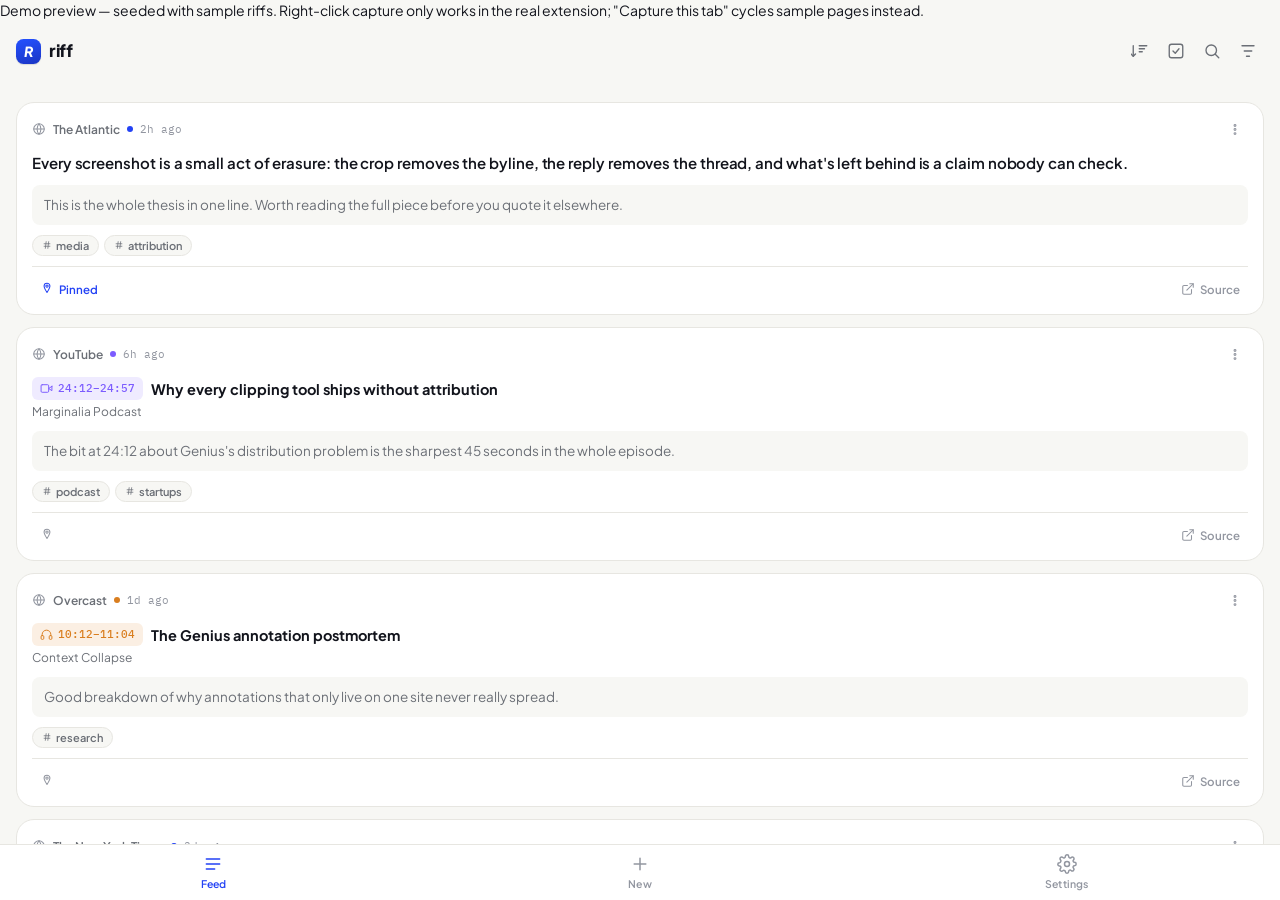
==== commit 8cd4e098: "Overhaul README, add OSS scaffolding + CI, fix javascript: URL injection in href attributes" ====
--- a/riff-demo.html
+++ b/riff-demo.html
@@ -105,17 +105,6 @@
   overflow: hidden;
 }
 
-.demo-banner {
-  flex-shrink: 0;
-  font-size: 11px;
-  font-weight: 600;
-  line-height: 1.4;
-  text-align: center;
-  padding: 7px 14px;
-  background: var(--signal);
-  color: #fff;
-}
-
 .app-header {
   flex-shrink: 0;
   display: flex;
@@ -431,6 +420,57 @@
   padding-top: 8px;
 }
 
+.welcome-banner {
+  display: flex;
+  align-items: flex-start;
+  gap: 12px;
+  background: linear-gradient(165deg, color-mix(in srgb, var(--signal) 10%, var(--card)), var(--card));
+  border: 1px solid var(--line);
+  border-radius: var(--radius-lg);
+  padding: 14px 14px 14px 16px;
+  margin: 8px 0 4px;
+}
+.welcome-banner-mark {
+  width: 30px;
+  height: 30px;
+  border-radius: 9px;
+  background: linear-gradient(165deg, var(--signal), color-mix(in srgb, var(--signal) 70%, black));
+  color: #fff;
+  font-weight: 800;
+  font-style: italic;
+  font-size: 15px;
+  display: flex;
+  align-items: center;
+  justify-content: center;
+  flex-shrink: 0;
+}
+.welcome-banner-text { flex: 1; min-width: 0; }
+.welcome-banner-text strong { display: block; font-size: 13.5px; margin-bottom: 4px; }
+.welcome-banner-text p { margin: 0; font-size: 12.5px; color: var(--muted); line-height: 1.55; }
+.welcome-banner-text kbd {
+  font-family: var(--font-mono);
+  background: var(--paper);
+  border: 1px solid var(--line);
+  border-radius: 5px;
+  padding: 1px 6px;
+  font-size: 11px;
+  color: var(--ink);
+}
+.welcome-banner-dismiss {
+  width: 24px;
+  height: 24px;
+  border-radius: 7px;
+  border: none;
+  background: transparent;
+  color: var(--muted-2);
+  display: flex;
+  align-items: center;
+  justify-content: center;
+  cursor: pointer;
+  flex-shrink: 0;
+}
+.welcome-banner-dismiss:hover { background: var(--paper); color: var(--ink); }
+
 .clip-card {
   background: var(--card);
   border: 1px solid var(--line);
@@ -483,6 +523,19 @@
   flex-shrink: 0;
 }
 .clip-time { color: var(--muted-2); font-family: var(--font-mono); font-size: 11px; white-space: nowrap; }
+.archived-badge {
+  display: inline-flex;
+  align-items: center;
+  gap: 3px;
+  font-size: 10px;
+  font-weight: 700;
+  color: var(--muted-2);
+  background: var(--paper);
+  border: 1px solid var(--line);
+  padding: 2px 6px;
+  border-radius: 999px;
+  margin-left: 2px;
+}
 
 .clip-body { cursor: pointer; }
 
@@ -743,6 +796,37 @@
 }
 .detail-comment-text { font-size: 14.5px; padding: 14px 16px; }
 
+.related-list {
+  display: flex;
+  flex-direction: column;
+  gap: 6px;
+  margin-bottom: 4px;
+}
+.related-row {
+  display: flex;
+  align-items: center;
+  gap: 9px;
+  width: 100%;
+  border: 1px solid var(--line);
+  background: var(--card);
+  border-radius: var(--radius-sm);
+  padding: 9px 11px;
+  cursor: pointer;
+  text-align: left;
+  font-family: inherit;
+}
+.related-row:hover { border-color: var(--line-strong); background: var(--paper); }
+.related-row-text {
+  flex: 1;
+  min-width: 0;
+  font-size: 12.5px;
+  color: var(--ink);
+  white-space: nowrap;
+  overflow: hidden;
+  text-overflow: ellipsis;
+}
+.related-row-time { font-size: 11px; color: var(--muted-2); font-family: var(--font-mono); flex-shrink: 0; }
+
 .detail-meta {
   display: flex;
   align-items: center;
@@ -814,10 +898,47 @@
 
 .field-group-row { display: grid; grid-template-columns: 1fr 1fr; gap: 10px; }
 
+.tag-suggestions {
+  display: flex;
+  flex-wrap: wrap;
+  gap: 6px;
+  margin-top: 8px;
+}
+.tag-suggestion {
+  display: inline-flex;
+  align-items: center;
+  gap: 4px;
+  border: 1px solid var(--line);
+  background: var(--paper);
+  color: var(--ink);
+  font-size: 11.5px;
+  font-weight: 600;
+  padding: 5px 9px;
+  border-radius: 999px;
+  cursor: pointer;
+  font-family: inherit;
+}
+.tag-suggestion:hover { border-color: var(--signal); color: var(--signal); }
+.tag-suggestion span { color: var(--muted-2); font-family: var(--font-mono); font-weight: 500; }
+
 .hint-text {
   font-size: 12px;
   color: var(--muted-2);
   line-height: 1.5;
+  margin: -6px 0 16px;
+}
+
+.dup-notice {
+  display: flex;
+  align-items: center;
+  gap: 8px;
+  background: color-mix(in srgb, var(--kind-audio) 12%, var(--card));
+  border: 1px solid color-mix(in srgb, var(--kind-audio) 30%, var(--line));
+  color: var(--kind-audio);
+  font-size: 12.5px;
+  font-weight: 600;
+  padding: 9px 12px;
+  border-radius: var(--radius-sm);
   margin: -6px 0 16px;
 }
 
@@ -957,6 +1078,7 @@
 
 .clip-card.is-selectable { cursor: pointer; }
 .clip-card.is-selected { border-color: var(--signal); box-shadow: 0 0 0 1px var(--signal); }
+.clip-card.is-keyboard-active { outline: 2px solid var(--signal); outline-offset: 2px; border-radius: var(--radius-lg); }
 
 .bulk-bar {
   position: sticky;
@@ -1042,6 +1164,13 @@
 html[data-density="compact"] .comment-text { padding: 7px 10px; font-size: 12.5px; margin-bottom: 6px; }
 html[data-density="compact"] .clip-card-footer { padding-top: 6px; }
 html[data-density="compact"] .field-group { margin-bottom: 11px; }
+html[data-density="compact"] .clip-media-row { margin-bottom: 0; }
+html[data-density="compact"] .clip-media-channel { margin-bottom: 6px; }
+html[data-density="compact"] .clip-tags { margin-bottom: 6px; }
+html[data-density="compact"] .settings-section { margin-bottom: 16px; padding-bottom: 16px; }
+html[data-density="compact"] .welcome-banner { padding: 10px 12px; }
+html[data-density="compact"] .detail-view { padding-top: 2px; }
+html[data-density="compact"] .stat-cell { padding: 9px 8px; }
 
 </style>
 </head>
@@ -1180,6 +1309,7 @@
     createdAt: new Date().toISOString(),
     updatedAt: new Date().toISOString(),
     pinned: false,
+    archived: false,
     tags: [],
     kind: "text", // text | video | audio
     source: { url: "", title: "", siteName: "", favicon: "", author: null },
@@ -1230,6 +1360,17 @@
   return clip;
 }
 
+async function toggleArchive(id) {
+  const clips = await getAllClips();
+  const clip = clips.find((c) => c.id === id);
+  if (!clip) return null;
+  clip.archived = !clip.archived;
+  if (clip.archived) clip.pinned = false;
+  clip.updatedAt = new Date().toISOString();
+  await saveAllClips(clips);
+  return clip;
+}
+
 async function getSettings() {
   const { [SETTINGS_KEY]: settings } = await chrome.storage.local.get(SETTINGS_KEY);
   return { ...DEFAULT_SETTINGS, ...(settings || {}) };
@@ -1331,7 +1472,7 @@
 
 const db = {
   uid, getAllClips, saveAllClips, createClip, updateClip, deleteClip, restoreClip,
-  togglePin, getSettings, saveSettings, getPendingCapture, clearPendingCapture,
+  togglePin, toggleArchive, getSettings, saveSettings, getPendingCapture, clearPendingCapture,
   usageEstimate, exportAllData, wipeAllClips, allTagsWithCounts, renameTagEverywhere,
   deleteTagEverywhere, importClips, saveDraftInProgress, getDraftInProgress,
   clearDraftInProgress,
@@ -1354,6 +1495,17 @@
     .replace(/</g, "&lt;")
     .replace(/>/g, "&gt;")
     .replace(/"/g, "&quot;");
+}
+
+function safeUrlForExport(url) {
+  if (!url) return "#";
+  try {
+    const parsed = new URL(url, "https://example.invalid/");
+    if (parsed.protocol === "http:" || parsed.protocol === "https:") return url;
+  } catch {
+    return "#";
+  }
+  return "#";
 }
 
 function fmt(totalSeconds) {
@@ -1395,7 +1547,7 @@
     `;
   } else {
     mediaBlock = `
-      <a class="media-link" href="${esc(clip.source.url)}" target="_blank" rel="noopener noreferrer">
+      <a class="media-link" href="${esc(safeUrlForExport(clip.source.url))}" target="_blank" rel="noopener noreferrer">
         <span class="media-link-icon">&#9654;</span>
         <span>
           <strong>${esc(clip.mediaTitle || "Listen to the clipped moment")}</strong>
@@ -1407,7 +1559,7 @@
 
   const commentBlock =
     clip.comment?.kind === "voice" && clip.comment.audioDataUrl
-      ? `<div class="comment"><audio controls src="${clip.comment.audioDataUrl}"></audio></div>`
+      ? `<div class="comment"><audio controls src="${esc(clip.comment.audioDataUrl)}"></audio></div>`
       : clip.comment?.text
         ? `<p class="comment-text">${esc(clip.comment.text)}</p>`
         : "";
@@ -1479,7 +1631,7 @@
         ${clip.source?.favicon ? `<img src="${esc(clip.source.favicon)}" alt="" />` : ""}
         <span>${esc(clip.source?.siteName || "")}</span>
         <span>&middot;</span>
-        <a href="${esc(clip.source?.url)}" target="_blank" rel="noopener noreferrer">View original</a>
+        <a href="${esc(safeUrlForExport(clip.source?.url))}" target="_blank" rel="noopener noreferrer">View original</a>
       </div>
 
       ${mediaBlock}
@@ -1488,7 +1640,7 @@
       ${tags ? `<div class="tags">${tags}</div>` : ""}
 
       <div class="cta-row">
-        <a class="btn btn-primary" href="${esc(clip.source?.url)}" target="_blank" rel="noopener noreferrer">Open the source</a>
+        <a class="btn btn-primary" href="${esc(safeUrlForExport(clip.source?.url))}" target="_blank" rel="noopener noreferrer">Open the source</a>
         <a class="btn btn-ghost" href="mailto:?subject=${encodeURIComponent("Takedown request: " + (clip.mediaTitle || clip.quote || "a riff"))}">File a claim</a>
       </div>
     </div>
@@ -1763,6 +1915,7 @@
   searchOpen: false,
   filtersOpen: false,
   selectMode: false,
+  activeCardId: null,
   selectedIds: new Set(),
   editingId: null, // clip id being edited, or null for a new clip
   draft: null, // working copy of the clip being composed
@@ -1898,9 +2051,9 @@
   if (state.view === "feed" && state.detailId) {
     const clip = state.clips.find((c) => c.id === state.detailId);
     headerTools.innerHTML = `
-      <button class="icon-btn" id="btn-detail-back" title="Back">${icon("arrowLeft", { size: 18 })}</button>
+      <button class="icon-btn" id="btn-detail-back" title="Back" aria-label="Back">${icon("arrowLeft", { size: 18 })}</button>
       <div class="menu-wrap">
-        <button class="icon-btn" id="btn-detail-menu" title="More">${icon("moreVertical", { size: 18 })}</button>
+        <button class="icon-btn" id="btn-detail-menu" title="More" aria-label="More actions">${icon("moreVertical", { size: 18 })}</button>
         ${state.openMenuId === "detail" && clip ? cardMenu(clip.id) : ""}
       </div>
     `;
@@ -1910,7 +2063,7 @@
   if (state.view === "feed" && state.selectMode) {
     headerTools.innerHTML = `
       <span class="select-count">${state.selectedIds.size} selected</span>
-      <button class="icon-btn" id="btn-exit-select" title="Cancel">${icon("x", { size: 18 })}</button>
+      <button class="icon-btn" id="btn-exit-select" title="Cancel" aria-label="Cancel selection">${icon("x", { size: 18 })}</button>
     `;
     return;
   }
@@ -1923,18 +2076,18 @@
   const sortLabels = { newest: "Newest", oldest: "Oldest", az: "A\u2013Z" };
   headerTools.innerHTML = `
     <div class="menu-wrap">
-      <button class="icon-btn ${state.openMenuId === "sort" ? "is-active" : ""}" id="btn-toggle-sort" title="Sort: ${sortLabels[state.sort]}">
+      <button class="icon-btn ${state.openMenuId === "sort" ? "is-active" : ""}" id="btn-toggle-sort" title="Sort: ${sortLabels[state.sort]}" aria-label="Sort riffs">
         ${icon("sort", { size: 18 })}
       </button>
       ${state.openMenuId === "sort" ? sortMenu() : ""}
     </div>
-    <button class="icon-btn ${state.selectMode ? "is-active" : ""}" id="btn-toggle-select" title="Select">
+    <button class="icon-btn ${state.selectMode ? "is-active" : ""}" id="btn-toggle-select" title="Select" aria-label="Select multiple riffs">
       ${icon("checkSquare", { size: 18 })}
     </button>
-    <button class="icon-btn ${state.searchOpen ? "is-active" : ""}" id="btn-toggle-search" title="Search">
+    <button class="icon-btn ${state.searchOpen ? "is-active" : ""}" id="btn-toggle-search" title="Search" aria-label="Search riffs">
       ${icon("search", { size: 18 })}
     </button>
-    <button class="icon-btn ${state.filtersOpen ? "is-active" : ""}" id="btn-toggle-filters" title="Filter">
+    <button class="icon-btn ${state.filtersOpen ? "is-active" : ""}" id="btn-toggle-filters" title="Filter" aria-label="Filter riffs">
       ${icon("filter", { size: 18 })}
     </button>
   `;
@@ -1999,6 +2152,7 @@
       { id: "video", label: "Video" },
       { id: "audio", label: "Audio" },
     ];
+    if (state.clips.some((c) => c.archived)) chips.push({ id: "archived", label: "Archived" });
     html += chips
       .map(
         (c) =>
@@ -2081,8 +2235,14 @@
 
 function filteredClips() {
   let list = [...state.clips];
-  if (state.filter === "pinned") list = list.filter((c) => c.pinned);
-  else if (state.filter !== "all") list = list.filter((c) => c.kind === state.filter);
+
+  if (state.filter === "archived") {
+    list = list.filter((c) => c.archived);
+  } else {
+    list = list.filter((c) => !c.archived);
+    if (state.filter === "pinned") list = list.filter((c) => c.pinned);
+    else if (state.filter !== "all") list = list.filter((c) => c.kind === state.filter);
+  }
 
   if (state.tagFilter) {
     list = list.filter((c) => (c.tags || []).includes(state.tagFilter));
@@ -2121,9 +2281,10 @@
 
 function feedView() {
   const list = filteredClips();
+  const welcome = state.settings && !state.settings.hasSeenWelcome ? welcomeBanner() : "";
 
   if (state.clips.length === 0) {
-    return emptyState({
+    return welcome + emptyState({
       icon: "scissors",
       title: "Your archive starts here",
       body: "Highlight a passage, right-click a video, or capture the tab you're on. Every riff keeps its source attached, permanently.",
@@ -2133,7 +2294,7 @@
   }
 
   if (list.length === 0) {
-    return emptyState({
+    return welcome + emptyState({
       icon: "search",
       title: "Nothing matches",
       body: "Try a different search term or clear your filters.",
@@ -2141,6 +2302,7 @@
   }
 
   return `
+    ${welcome}
     <div class="feed-list">
       ${list.map((c) => clipCard(c)).join("")}
     </div>
@@ -2155,8 +2317,22 @@
       <button class="btn btn-outline btn-sm" id="btn-select-all">${icon("checkSquare", { size: 13 })}<span>${n === filteredClips().length && n > 0 ? "Clear all" : "Select all"}</span></button>
       <div class="bulk-bar-spacer"></div>
       <button class="btn btn-outline btn-sm" id="btn-bulk-tag" ${n === 0 ? "disabled" : ""}>${icon("hash", { size: 13 })}<span>Tag</span></button>
+      <button class="btn btn-outline btn-sm" id="btn-bulk-archive" ${n === 0 ? "disabled" : ""}>${icon("archive", { size: 13 })}<span>Archive</span></button>
       <button class="btn btn-outline btn-sm" id="btn-bulk-copy" ${n === 0 ? "disabled" : ""}>${icon("copy", { size: 13 })}<span>Copy</span></button>
       <button class="btn btn-outline btn-sm btn-danger-outline" id="btn-bulk-delete" ${n === 0 ? "disabled" : ""}>${icon("trash", { size: 13 })}<span>Delete</span></button>
+    </div>
+  `;
+}
+
+function welcomeBanner() {
+  return `
+    <div class="welcome-banner">
+      <div class="welcome-banner-mark">R</div>
+      <div class="welcome-banner-text">
+        <strong>Welcome to Riff</strong>
+        <p>Highlight text or right-click a video anywhere on the web, then hit <kbd>Ctrl/Cmd+Shift+K</kbd> to riff it. Everything you save stays on this device.</p>
+      </div>
+      <button class="welcome-banner-dismiss" data-action="dismiss-welcome" aria-label="Dismiss welcome message">${icon("x", { size: 15 })}</button>
     </div>
   `;
 }
@@ -2195,7 +2371,7 @@
   if (c.comment?.kind === "voice" && c.comment.audioDataUrl) {
     commentHtml = `
       <div class="comment-row comment-voice" data-audio-src="${escapeAttr(c.comment.audioDataUrl)}">
-        <button class="mini-play" data-action="play-audio" data-id="${c.id}">${icon("play", { size: 13 })}</button>
+        <button class="mini-play" data-action="play-audio" data-id="${c.id}" aria-label="Play voice note">${icon("play", { size: 13 })}</button>
         <div class="voice-wave" aria-hidden="true">${voiceBars()}</div>
         <span class="voice-duration">${formatDuration(c.comment.audioDurationSeconds || 0)}</span>
       </div>
@@ -2217,7 +2393,7 @@
   const bodyAction = state.selectMode ? "toggle-select" : "open-detail";
 
   return `
-    <article class="clip-card ${state.selectMode ? "is-selectable" : ""} ${selected ? "is-selected" : ""}" data-id="${c.id}">
+    <article class="clip-card ${state.selectMode ? "is-selectable" : ""} ${selected ? "is-selected" : ""} ${state.activeCardId === c.id ? "is-keyboard-active" : ""}" data-id="${c.id}">
       <div class="clip-card-inner">
         <header class="clip-card-header">
           <button class="clip-source" data-action="${bodyAction}" data-id="${c.id}">
@@ -2231,12 +2407,13 @@
             <span class="clip-site">${escapeHtml(c.source?.siteName || "Unknown source")}</span>
             <span class="kind-dot" style="background:${meta.color}" title="${meta.label}"></span>
             <span class="clip-time">${timeLabel}</span>
+            ${c.archived ? `<span class="archived-badge">${icon("archive", { size: 10 })}Archived</span>` : ""}
           </button>
           ${
             state.selectMode
               ? ""
               : `<div class="menu-wrap">
-            <button class="icon-btn-sm" data-action="toggle-menu" data-id="${c.id}" title="More">${icon("moreVertical", { size: 15 })}</button>
+            <button class="icon-btn-sm" data-action="toggle-menu" data-id="${c.id}" title="More" aria-label="More actions">${icon("moreVertical", { size: 15 })}</button>
             ${state.openMenuId === c.id ? cardMenu(c.id) : ""}
           </div>`
           }
@@ -2255,7 +2432,7 @@
           <button class="footer-btn ${c.pinned ? "is-active" : ""}" data-action="pin" data-id="${c.id}" title="${c.pinned ? "Unpin" : "Pin"}">
             ${icon("pin", { size: 14 })}${c.pinned ? "<span>Pinned</span>" : ""}
           </button>
-          <a class="footer-link" href="${escapeAttr(c.source?.url || "#")}" target="_blank" rel="noopener noreferrer" title="Open source">
+          <a class="footer-link" href="${escapeAttr(safeUrl(c.source?.url))}" target="_blank" rel="noopener noreferrer" title="Open source">
             ${icon("externalLink", { size: 14 })}<span>Source</span>
           </a>
         </footer>`
@@ -2266,12 +2443,15 @@
 }
 
 function cardMenu(id) {
+  const clip = state.clips.find((c) => c.id === id);
+  const archived = clip?.archived;
   return `
     <div class="dropdown-menu" data-menu-for="${id}">
       <button class="dropdown-item" data-action="edit" data-id="${id}">${icon("edit", { size: 14 })}<span>Edit</span></button>
       <button class="dropdown-item" data-action="export" data-id="${id}">${icon("share", { size: 14 })}<span>Export landing page</span></button>
       <button class="dropdown-item" data-action="copy" data-id="${id}">${icon("copy", { size: 14 })}<span>Copy as text</span></button>
       <div class="dropdown-divider"></div>
+      <button class="dropdown-item" data-action="${archived ? "unarchive" : "archive"}" data-id="${id}">${icon("archive", { size: 14 })}<span>${archived ? "Unarchive" : "Archive"}</span></button>
       <button class="dropdown-item dropdown-item-danger" data-action="delete" data-id="${id}">${icon("trash", { size: 14 })}<span>Delete</span></button>
     </div>
   `;
@@ -2285,7 +2465,7 @@
     mediaHtml = `<blockquote class="detail-quote">${escapeHtml(c.quote)}</blockquote>`;
   } else {
     mediaHtml = `
-      <a class="detail-media" href="${escapeAttr(c.source?.url)}" target="_blank" rel="noopener noreferrer">
+      <a class="detail-media" href="${escapeAttr(safeUrl(c.source?.url))}" target="_blank" rel="noopener noreferrer">
         <span class="detail-media-icon">${icon(c.kind === "video" ? "video" : "headphones", { size: 18 })}</span>
         <span class="detail-media-text">
           <strong>${escapeHtml(c.mediaTitle || "Untitled")}</strong>
@@ -2300,7 +2480,7 @@
   if (c.comment?.kind === "voice" && c.comment.audioDataUrl) {
     commentHtml = `
       <div class="comment-row comment-voice">
-        <button class="mini-play" data-action="play-audio" data-id="${c.id}">${icon("play", { size: 14 })}</button>
+        <button class="mini-play" data-action="play-audio" data-id="${c.id}" aria-label="Play voice note">${icon("play", { size: 14 })}</button>
         <div class="voice-wave" aria-hidden="true">${voiceBars()}</div>
         <span class="voice-duration">${formatDuration(c.comment.audioDurationSeconds || 0)}</span>
       </div>
@@ -2330,13 +2510,52 @@
       ${mediaHtml}
       ${commentHtml ? `<h3 class="detail-label">Your take</h3>${commentHtml}` : ""}
       ${tagsHtml}
+      ${relatedClipsHtml(c)}
 
       <div class="detail-meta">
         <span>${icon("clock", { size: 13 })} ${escapeHtml(timeAgo(c.createdAt))}</span>
-        <a href="${escapeAttr(c.source?.url || "#")}" target="_blank" rel="noopener noreferrer">${icon("externalLink", { size: 13 })} Open source</a>
+        <a href="${escapeAttr(safeUrl(c.source?.url))}" target="_blank" rel="noopener noreferrer">${icon("externalLink", { size: 13 })} Open source</a>
       </div>
     </div>
   `;
+}
+
+function relatedClipsHtml(c) {
+  const related = state.clips.filter((other) => other.id !== c.id && !other.archived && sameSource(c, other)).slice(0, 4);
+  if (related.length === 0) return "";
+  return `
+    <h3 class="detail-label">More from ${escapeHtml(c.source?.siteName || "this source")}</h3>
+    <div class="related-list">
+      ${related
+        .map((r) => {
+          const rMeta = KIND_META[r.kind] || KIND_META.text;
+          const label = r.kind === "text" ? truncate(r.quote, 70) : truncate(r.mediaTitle || r.source?.title || "Untitled", 70);
+          return `
+          <button class="related-row" data-action="open-detail" data-id="${r.id}">
+            <span class="kind-dot" style="background:${rMeta.color}"></span>
+            <span class="related-row-text">${escapeHtml(label)}</span>
+            <span class="related-row-time">${escapeHtml(timeAgo(r.createdAt))}</span>
+          </button>`;
+        })
+        .join("")}
+    </div>
+  `;
+}
+
+function sameSource(a, b) {
+  if (a.source?.url && b.source?.url && a.source.url === b.source.url) return true;
+  const ah = hostnameOf(a.source?.url);
+  const bh = hostnameOf(b.source?.url);
+  if (ah && bh && ah === bh) return true;
+  return !!(a.source?.siteName && b.source?.siteName && a.source.siteName.toLowerCase() === b.source.siteName.toLowerCase());
+}
+
+function hostnameOf(url) {
+  try {
+    return new URL(url).hostname.replace(/^www\./, "");
+  } catch {
+    return null;
+  }
 }
 
 function voiceBars() {
@@ -2429,6 +2648,8 @@
       `
       }
 
+      ${duplicateSourceNotice(d)}
+
       <div class="segmented" id="kind-segmented">
         ${["text", "video", "audio"]
           .map(
@@ -2452,13 +2673,26 @@
 
       <div class="field-group">
         <label>Tags</label>
-        <input type="text" id="input-tags" placeholder="comma, separated, tags" value="${escapeAttr((d.tags || []).join(", "))}" />
+        <input type="text" id="input-tags" placeholder="comma, separated, tags" value="${escapeAttr((d.tags || []).join(", "))}" autocomplete="off" />
+        <div id="tag-suggestions" class="tag-suggestions"></div>
       </div>
 
       <div class="composer-actions">
         ${isEdit ? `<button class="btn btn-ghost" id="btn-cancel-edit">Cancel</button>` : ""}
         <button class="btn btn-primary" id="btn-save-clip">${icon("check", { size: 15 })}<span>${isEdit ? "Save changes" : "Save riff"}</span></button>
       </div>
+    </div>
+  `;
+}
+
+function duplicateSourceNotice(d) {
+  if (!d.source?.url) return "";
+  const matches = state.clips.filter((c) => c.id !== state.editingId && c.source?.url === d.source.url);
+  if (matches.length === 0) return "";
+  return `
+    <div class="dup-notice">
+      ${icon("alert", { size: 14 })}
+      <span>You've already riffed this source ${matches.length} time${matches.length === 1 ? "" : "s"}.</span>
     </div>
   `;
 }
@@ -2517,7 +2751,7 @@
   if (d.comment.audioDataUrl) {
     return `
       <div class="voice-recorder has-audio">
-        <button class="mini-play" id="btn-preview-audio">${icon("play", { size: 14 })}</button>
+        <button class="mini-play" id="btn-preview-audio" aria-label="Preview recording">${icon("play", { size: 14 })}</button>
         <div class="voice-wave" aria-hidden="true">${voiceBars()}</div>
         <span class="voice-duration">${formatDuration(d.comment.audioDurationSeconds || 0)}</span>
         <button class="footer-btn footer-btn-danger" id="btn-discard-audio" title="Re-record">${icon("trash", { size: 13 })}</button>
@@ -2558,7 +2792,7 @@
           ${Object.entries(ACCENTS)
             .map(
               ([key, val]) =>
-                `<button class="swatch ${s.accentColor === key ? "is-active" : ""}" data-accent="${key}" style="background:${val.light}" title="${key[0].toUpperCase() + key.slice(1)}">${s.accentColor === key ? icon("check", { size: 12 }) : ""}</button>`
+                `<button class="swatch ${s.accentColor === key ? "is-active" : ""}" data-accent="${key}" style="background:${val.light}" title="${key[0].toUpperCase() + key.slice(1)}" aria-label="${key[0].toUpperCase() + key.slice(1)} accent color${s.accentColor === key ? ", selected" : ""}">${s.accentColor === key ? icon("check", { size: 12 }) : ""}</button>`
             )
             .join("")}
         </div>
@@ -2617,8 +2851,8 @@
             <div class="tag-manage-row">
               <button class="tag-chip" data-action="filter-tag-settings" data-tag="${escapeAttr(t.tag)}">${icon("hash", { size: 10 })}${escapeHtml(t.tag)}</button>
               <span class="tag-count">${t.count}</span>
-              <button class="icon-btn-sm" data-action="rename-tag" data-tag="${escapeAttr(t.tag)}" title="Rename">${icon("edit", { size: 13 })}</button>
-              <button class="icon-btn-sm" data-action="delete-tag" data-tag="${escapeAttr(t.tag)}" title="Delete">${icon("trash", { size: 13 })}</button>
+              <button class="icon-btn-sm" data-action="rename-tag" data-tag="${escapeAttr(t.tag)}" title="Rename" aria-label="Rename tag">${icon("edit", { size: 13 })}</button>
+              <button class="icon-btn-sm" data-action="delete-tag" data-tag="${escapeAttr(t.tag)}" title="Delete" aria-label="Delete tag">${icon("trash", { size: 13 })}</button>
             </div>`
             )
             .join("")}
@@ -2654,7 +2888,7 @@
 
       <section class="settings-section settings-about">
         <div class="about-mark">R</div>
-        <p>Riff &mdash; version 1.1.0</p>
+        <p>Riff &mdash; version 1.2.0</p>
         <p class="settings-muted">Clip, quote, comment. Attribution welded in, not bolted on.</p>
       </section>
     </div>
@@ -2689,6 +2923,12 @@
 document.addEventListener("input", onGlobalInput);
 document.addEventListener("change", onGlobalChange);
 document.addEventListener("keydown", onGlobalKeydown);
+document.addEventListener("focusout", (e) => {
+  if (e.target.id !== "input-tags") return;
+  setTimeout(() => {
+    if (!document.activeElement?.closest?.(".tag-suggestions")) renderTagSuggestions("");
+  }, 120);
+});
 
 function onGlobalKeydown(e) {
   const typing = ["INPUT", "TEXTAREA"].includes(document.activeElement?.tagName);
@@ -2721,6 +2961,29 @@
   if (e.key.toLowerCase() === "n") {
     e.preventDefault();
     goToTab("compose");
+    return;
+  }
+
+  if (state.view === "feed" && !state.detailId && !state.selectMode && !state.openMenuId) {
+    if (e.key === "ArrowDown" || e.key === "ArrowUp") {
+      e.preventDefault();
+      const list = filteredClips();
+      if (list.length === 0) return;
+      const curIdx = list.findIndex((c) => c.id === state.activeCardId);
+      let nextIdx;
+      if (curIdx === -1) nextIdx = 0;
+      else nextIdx = e.key === "ArrowDown" ? Math.min(list.length - 1, curIdx + 1) : Math.max(0, curIdx - 1);
+      state.activeCardId = list[nextIdx].id;
+      renderView();
+      document.querySelector(`.clip-card[data-id="${state.activeCardId}"]`)?.scrollIntoView({ block: "nearest" });
+      return;
+    }
+    if (e.key === "Enter" && state.activeCardId) {
+      e.preventDefault();
+      state.detailId = state.activeCardId;
+      render();
+      return;
+    }
   }
 }
 
@@ -2761,6 +3024,14 @@
     renderHeaderTools();
   }
 
+  if (e.target.closest('[data-action="dismiss-welcome"]')) {
+    db.saveSettings({ hasSeenWelcome: true }).then((s) => {
+      state.settings = s;
+      renderView();
+    });
+    return;
+  }
+
   const tagFilterBtn = e.target.closest('[data-action="filter-tag"]');
   if (tagFilterBtn) {
     const tag = tagFilterBtn.dataset.tag;
@@ -2807,6 +3078,10 @@
     bulkAddTag();
     return;
   }
+  if (e.target.closest("#btn-bulk-archive")) {
+    bulkArchive();
+    return;
+  }
 
   const selectTrigger = e.target.closest('[data-action="toggle-select"]');
   if (selectTrigger) {
@@ -2923,6 +3198,22 @@
     return;
   }
 
+  const tagSuggestion = e.target.closest('[data-action="apply-tag-suggestion"]');
+  if (tagSuggestion) {
+    const input = document.getElementById("input-tags");
+    if (input) {
+      const segments = input.value.split(",");
+      segments[segments.length - 1] = " " + tagSuggestion.dataset.tag;
+      const nextValue = segments.map((s) => s.trim()).filter(Boolean).join(", ") + ", ";
+      input.value = nextValue;
+      state.draft.tags = commitTagsFromValue(nextValue);
+      renderTagSuggestions("");
+      input.focus();
+      scheduleDraftAutosave();
+    }
+    return;
+  }
+
   const accentSwatch = e.target.closest("[data-accent]");
   if (accentSwatch) {
     setAccent(accentSwatch.dataset.accent);
@@ -2975,6 +3266,12 @@
   if (!state.draft) return;
   const d = state.draft;
   const id = e.target.id;
+  if (id === "input-tags") {
+    d.tags = commitTagsFromValue(e.target.value);
+    renderTagSuggestions(e.target.value);
+    scheduleDraftAutosave();
+    return;
+  }
   if (id === "input-source-url") d.source.url = e.target.value;
   else if (id === "input-source-title") d.source.title = e.target.value;
   else if (id === "input-quote") d.quote = e.target.value;
@@ -2997,16 +3294,42 @@
   scheduleDraftAutosave();
 }
 
+function commitTagsFromValue(value) {
+  return value
+    .split(",")
+    .map((t) => t.trim())
+    .filter(Boolean)
+    .slice(0, 8);
+}
+
+function renderTagSuggestions(value) {
+  const host = document.getElementById("tag-suggestions");
+  if (!host) return;
+  const segments = value.split(",");
+  const query = (segments[segments.length - 1] || "").trim().toLowerCase();
+  const already = new Set(commitTagsFromValue(segments.slice(0, -1).join(",")));
+
+  if (!query) {
+    host.innerHTML = "";
+    return;
+  }
+  const matches = db
+    .allTagsWithCounts(state.clips)
+    .filter((t) => t.tag.toLowerCase().includes(query) && t.tag.toLowerCase() !== query && !already.has(t.tag))
+    .slice(0, 5);
+  if (matches.length === 0) {
+    host.innerHTML = "";
+    return;
+  }
+  host.innerHTML = matches
+    .map(
+      (t) =>
+        `<button type="button" class="tag-suggestion" data-action="apply-tag-suggestion" data-tag="${escapeAttr(t.tag)}">${icon("hash", { size: 10 })}${escapeHtml(t.tag)}<span>${t.count}</span></button>`
+    )
+    .join("");
+}
+
 function onGlobalChange(e) {
-  if (e.target.id === "input-tags" && state.draft) {
-    state.draft.tags = e.target.value
-      .split(",")
-      .map((t) => t.trim())
-      .filter(Boolean)
-      .slice(0, 8);
-    scheduleDraftAutosave();
-    return;
-  }
   if (e.target.id === "input-default-length") {
     const len = clamp(parseInt(e.target.value || "30", 10), 5, 90);
     db.saveSettings({ defaultClipLength: len }).then((s) => {
@@ -3295,6 +3618,23 @@
 
   if (action === "delete") {
     await deleteClipFlow(clip);
+    return;
+  }
+
+  if (action === "archive" || action === "unarchive") {
+    const updated = await db.toggleArchive(id);
+    state.clips = await db.getAllClips();
+    if (updated?.archived && state.detailId === id) state.detailId = null;
+    render();
+    showToast(action === "archive" ? "Riff archived" : "Riff unarchived", {
+      actionLabel: "Undo",
+      duration: 4000,
+      onAction: async () => {
+        await db.toggleArchive(id);
+        state.clips = await db.getAllClips();
+        render();
+      },
+    });
     return;
   }
 
@@ -3388,6 +3728,35 @@
   showToast(`Tagged ${ids.length} riff${ids.length === 1 ? "" : "s"}`);
 }
 
+async function bulkArchive() {
+  const ids = [...state.selectedIds];
+  if (ids.length === 0) return;
+  const clips = await db.getAllClips();
+  clips.forEach((c) => {
+    if (!ids.includes(c.id)) return;
+    c.archived = true;
+    c.pinned = false;
+  });
+  await db.saveAllClips(clips);
+  state.clips = clips;
+  state.selectMode = false;
+  state.selectedIds = new Set();
+  render();
+  showToast(`Archived ${ids.length} riff${ids.length === 1 ? "" : "s"}`, {
+    actionLabel: "Undo",
+    duration: 4000,
+    onAction: async () => {
+      let current = await db.getAllClips();
+      current.forEach((c) => {
+        if (ids.includes(c.id)) c.archived = false;
+      });
+      await db.saveAllClips(current);
+      state.clips = current;
+      render();
+    },
+  });
+}
+
 function clipToPlainText(c) {
   const lines = [];
   if (c.kind === "text") {
@@ -3498,6 +3867,17 @@
   return escapeHtml(str);
 }
 
+function safeUrl(url) {
+  if (!url) return "#";
+  try {
+    const parsed = new URL(url, location.href);
+    if (parsed.protocol === "http:" || parsed.protocol === "https:") return url;
+  } catch {
+    return "#";
+  }
+  return "#";
+}
+
 </script>
 </body>
 </html>
